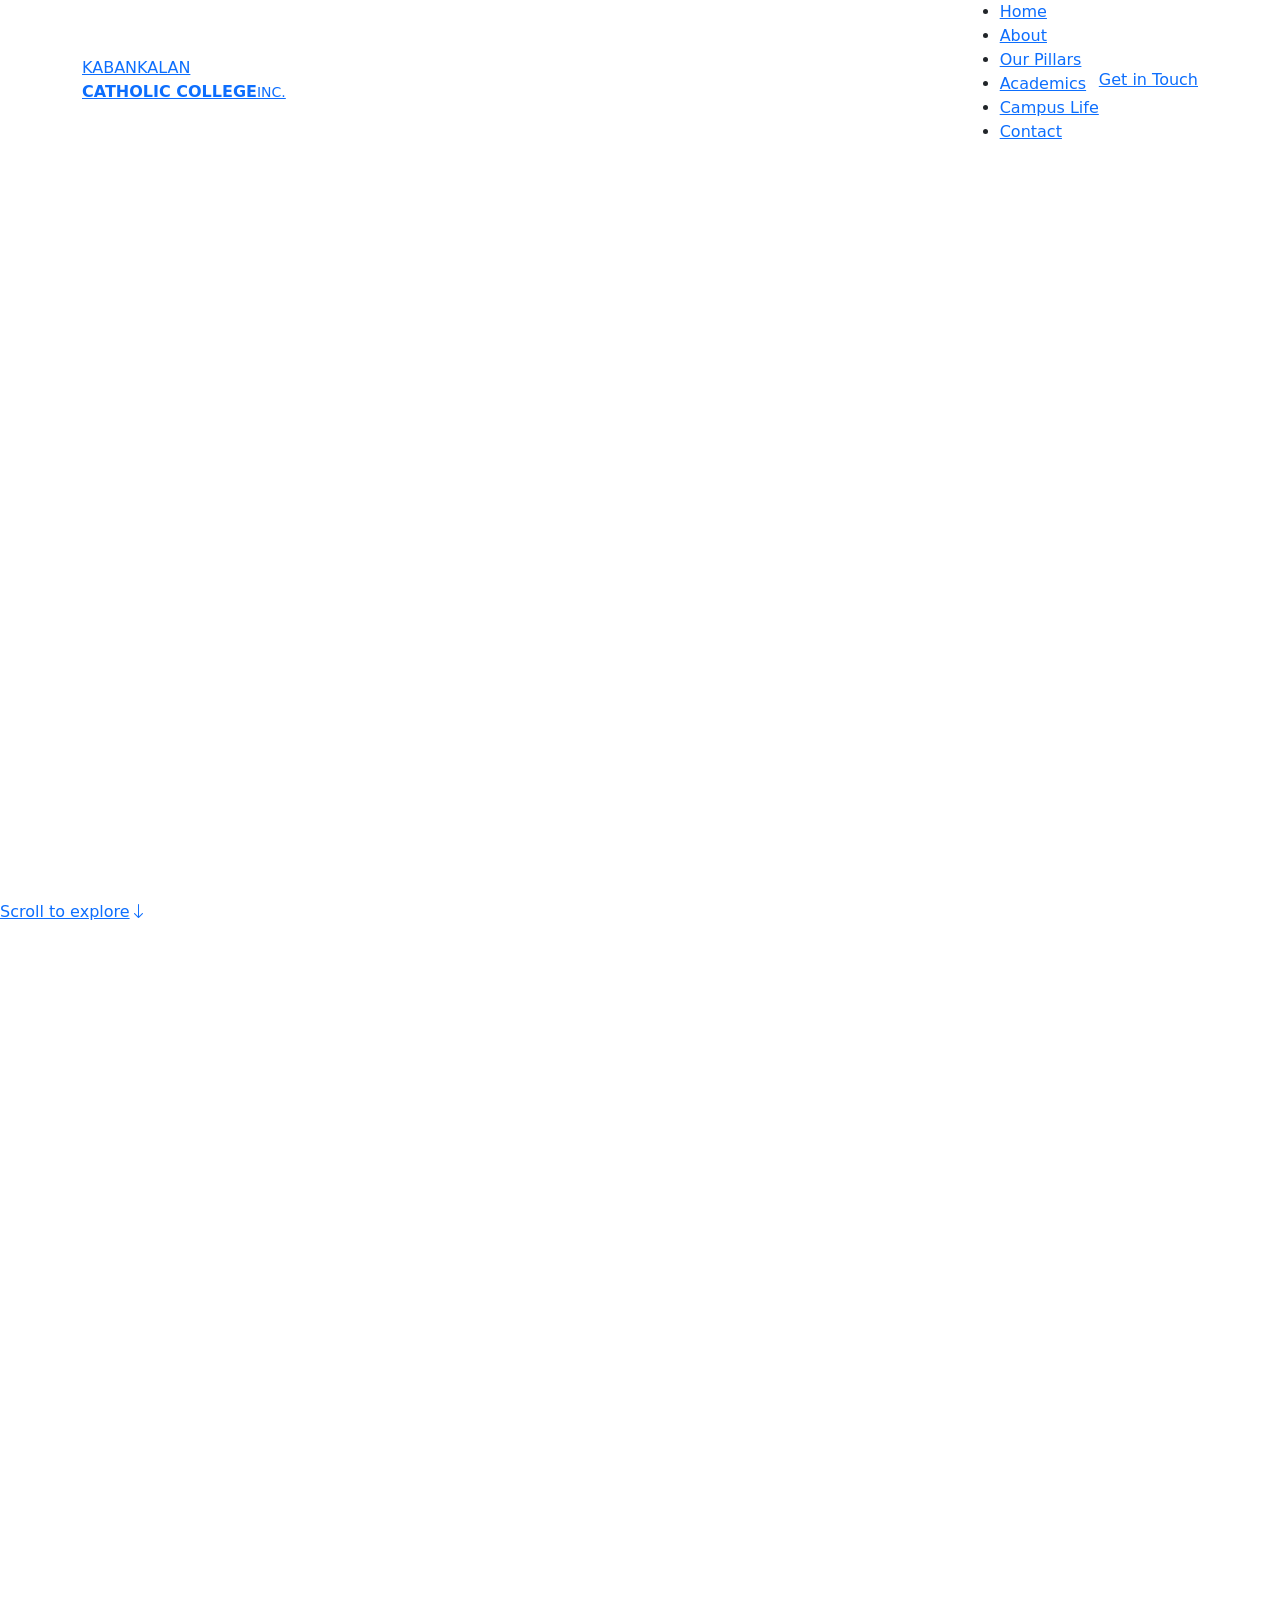
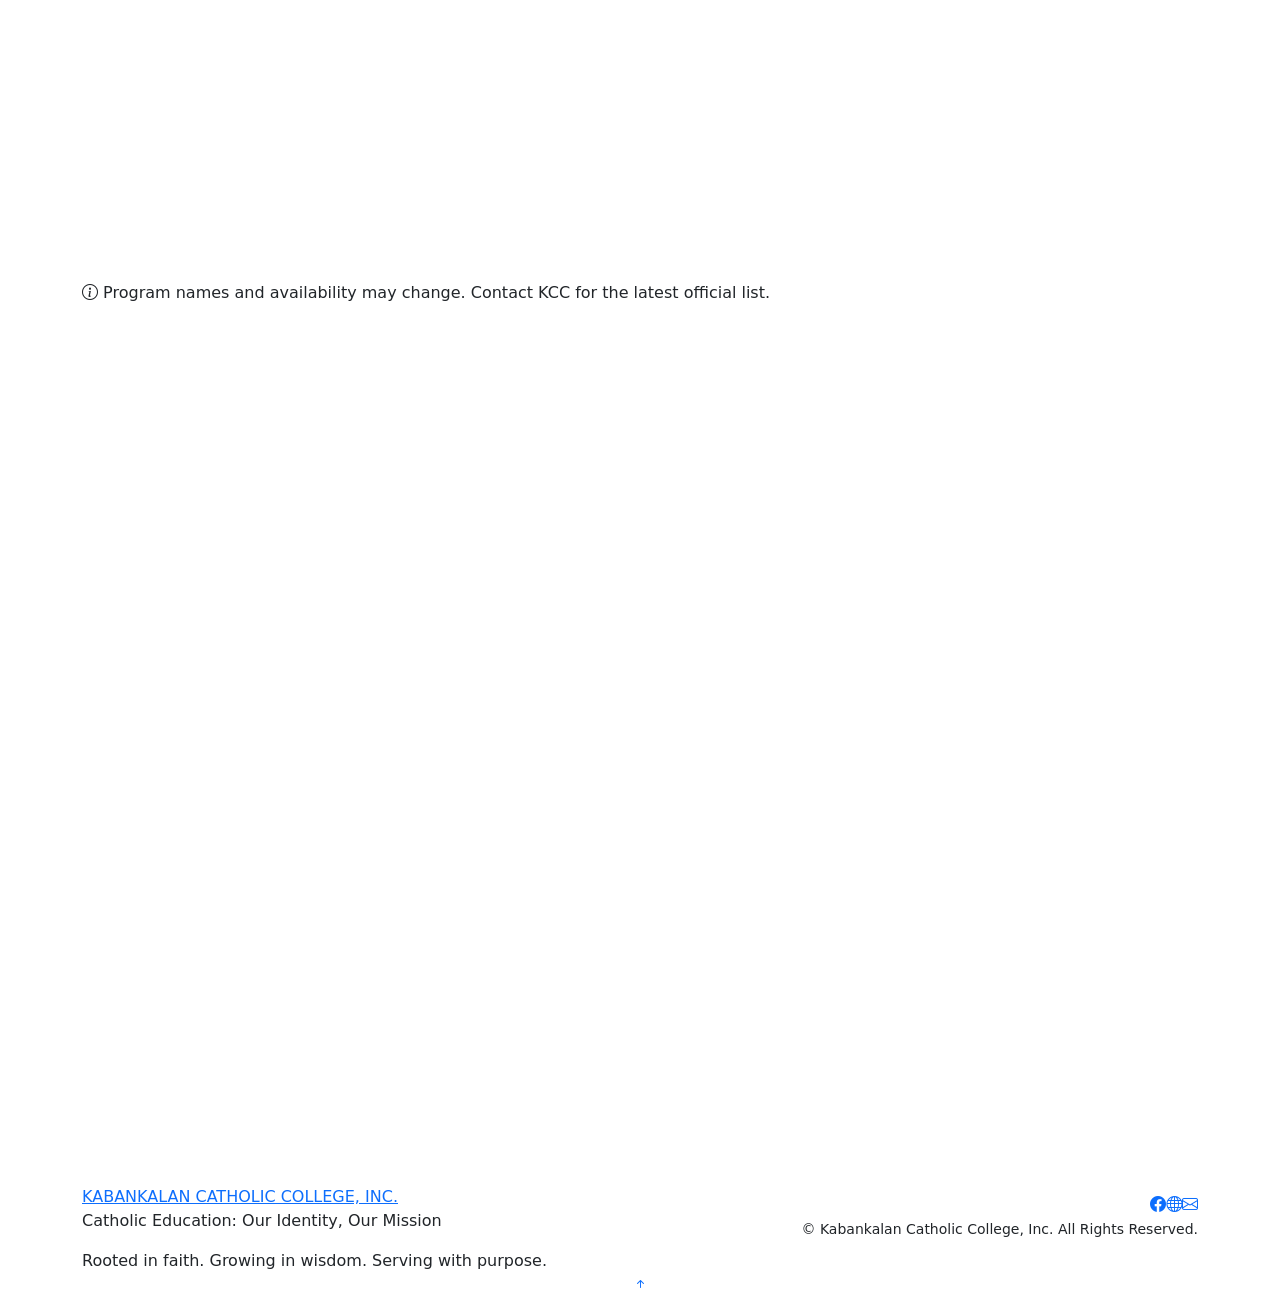
==== index.html @ a47c00d8 "Add Mentor Bootstrap template pages" ====
<!DOCTYPE html>
<html lang="en">
<head>
  <meta charset="utf-8">
  <meta content="width=device-width, initial-scale=1.0" name="viewport">
  <title>Kabankalan Catholic College, Inc. | Catholic Education</title>
  <meta name="description" content="Kabankalan Catholic College, Inc. — a Christ-centered learning community in Kabankalan City, Negros Occidental.">
  <meta name="keywords" content="Kabankalan Catholic College, KCC, Catholic education, Kabankalan City">
  <link href="assets/img/favicon.png" rel="icon">
  <link href="assets/img/apple-touch-icon.png" rel="apple-touch-icon">
  <link href="https://fonts.googleapis.com" rel="preconnect">
  <link href="https://fonts.gstatic.com" rel="preconnect" crossorigin>
  <link href="https://fonts.googleapis.com/css2?family=Open+Sans:wght@400;500;600;700;800&family=Poppins:wght@400;500;600;700;800&family=Raleway:wght@500;600;700;800&display=swap" rel="stylesheet">
  <link href="assets/vendor/bootstrap/css/bootstrap.min.css" rel="stylesheet">
  <link href="assets/vendor/bootstrap-icons/bootstrap-icons.css" rel="stylesheet">
  <link href="assets/vendor/aos/aos.css" rel="stylesheet">
  <link href="assets/vendor/glightbox/css/glightbox.min.css" rel="stylesheet">
  <link href="assets/vendor/swiper/swiper-bundle.min.css" rel="stylesheet">
  <link href="assets/css/main.css" rel="stylesheet">
  <link href="assets/css/kcc-custom.css" rel="stylesheet">
</head>
<body class="index-page">

<header id="header" class="header fixed-top">
  <div class="container-xl d-flex align-items-center">
    <a href="#hero" class="logo d-flex align-items-center me-auto" aria-label="Kabankalan Catholic College home">
      <span class="brand-mark"><i class="bi bi-cross"></i></span>
      <span class="brand-name">KABANKALAN<br><strong>CATHOLIC COLLEGE</strong><small>INC.</small></span>
    </a>
    <nav id="navmenu" class="navmenu">
      <ul>
        <li><a href="#hero" class="active">Home</a></li>
        <li><a href="#about">About</a></li>
        <li><a href="#pillars">Our Pillars</a></li>
        <li><a href="#academics">Academics</a></li>
        <li><a href="#campus-life">Campus Life</a></li>
        <li><a href="#contact">Contact</a></li>
      </ul>
      <i class="mobile-nav-toggle d-xl-none bi bi-list"></i>
    </nav>
    <a class="btn-getstarted" href="#contact">Get in Touch</a>
  </div>
</header>

<main class="main">
  <section id="hero" class="kcc-hero">
    <div class="hero-shade"></div>
    <div class="container position-relative">
      <div class="row align-items-center min-vh-100">
        <div class="col-lg-8" data-aos="fade-up">
          <span class="eyebrow"><i class="bi bi-book-half"></i> Catholic Education: Our Identity, Our Mission</span>
          <h1>Forming minds.<br><em>Building faith.</em><br>Serving the world.</h1>
          <p class="hero-lead">A Christ-centered learning community committed to academic excellence, faith formation, and service.</p>
          <div class="d-flex flex-wrap gap-3 hero-actions">
            <a href="#about" class="btn-primary-kcc">Discover KCC <i class="bi bi-arrow-right"></i></a>
            <a href="#academics" class="btn-outline-kcc">Explore Academics</a>
          </div>
          <div class="hero-note"><span class="note-line"></span><span>“Teach Ye All Nations” <small>— Matthew 28:19</small></span></div>
        </div>
        <div class="col-lg-4 d-none d-lg-flex justify-content-end" data-aos="fade-left" data-aos-delay="150">
          <div class="hero-seal">
            <i class="bi bi-cross"></i>
            <span>FAITH · KNOWLEDGE · SERVICE</span>
            <strong>1927</strong>
            <small>Rooted in faith. Growing in wisdom.</small>
          </div>
        </div>
      </div>
    </div>
    <a href="#about" class="scroll-cue"><span>Scroll to explore</span><i class="bi bi-arrow-down"></i></a>
  </section>

  <section id="about" class="section kcc-about">
    <div class="container">
      <div class="row align-items-center gy-5">
        <div class="col-lg-6" data-aos="fade-right">
          <div class="about-photo-wrap">
            <img src="assets/img/about/about-1.webp" class="img-fluid about-photo" alt="Students learning together">
            <div class="photo-caption"><i class="bi bi-mortarboard-fill"></i><span><strong>A tradition of learning</strong><small>Growing through faith and education</small></span></div>
            <div class="photo-accent"></div>
          </div>
        </div>
        <div class="col-lg-6" data-aos="fade-left">
          <span class="section-kicker">Welcome to KCC</span>
          <h2 class="section-heading">A legacy of faith<br>and education.</h2>
          <p class="section-intro">Since 1927, Kabankalan Catholic College, Inc. has been part of the educational community of Kabankalan City, Negros Occidental.</p>
          <p>Guided by Catholic identity, KCC seeks to nurture learners who value knowledge, live with character, and use their gifts in service of others.</p>
          <blockquote class="kcc-quote">“Teach Ye All Nations” <cite>Matthew 28:19</cite></blockquote>
          <a class="text-link" href="https://kcc.edu.ph/" target="_blank" rel="noopener">Visit the official KCC website <i class="bi bi-arrow-up-right"></i></a>
        </div>
      </div>
    </div>
  </section>

  <section id="pillars" class="section pillars-section">
    <div class="container">
      <div class="section-title text-center" data-aos="fade-up">
        <span class="section-kicker">What guides us</span>
        <h2 class="section-heading">The Four Pillars</h2>
        <p>The values at the heart of the KCC learning experience.</p>
      </div>
      <div class="row g-4">
        <div class="col-md-6 col-lg-3" data-aos="fade-up" data-aos-delay="0">
          <article class="pillar-card"><span class="pillar-number">01</span><div class="pillar-icon"><i class="bi bi-lightbulb"></i></div><h3>Academic Excellence</h3><p>Encouraging critical thinking, curiosity, and a genuine love for learning.</p></article>
        </div>
        <div class="col-md-6 col-lg-3" data-aos="fade-up" data-aos-delay="100">
          <article class="pillar-card"><span class="pillar-number">02</span><div class="pillar-icon"><i class="bi bi-heart"></i></div><h3>Faith Formation</h3><p>Deepening faith through Catholic tradition, prayer, and Gospel values.</p></article>
        </div>
        <div class="col-md-6 col-lg-3" data-aos="fade-up" data-aos-delay="200">
          <article class="pillar-card"><span class="pillar-number">03</span><div class="pillar-icon"><i class="bi bi-hands"></i></div><h3>Community Service</h3><p>Putting faith into action through compassion and meaningful service.</p></article>
        </div>
        <div class="col-md-6 col-lg-3" data-aos="fade-up" data-aos-delay="300">
          <article class="pillar-card"><span class="pillar-number">04</span><div class="pillar-icon"><i class="bi bi-person-arms-up"></i></div><h3>Holistic Development</h3><p>Forming capable, responsible, and values-driven members of society.</p></article>
        </div>
      </div>
    </div>
  </section>

  <section id="academics" class="section academics-section">
    <div class="container">
      <div class="row align-items-end mb-4 gy-3">
        <div class="col-lg-7" data-aos="fade-up">
          <span class="section-kicker">Learning at KCC</span>
          <h2 class="section-heading">Discover your path.<br><em>Shape your future.</em></h2>
        </div>
        <div class="col-lg-5" data-aos="fade-up" data-aos-delay="100">
          <p class="mb-0">KCC serves learners through its school and college community. For current grade levels, degree programs, admission requirements, and schedules, please contact the College directly.</p>
        </div>
      </div>
      <div class="row g-4">
        <div class="col-md-4" data-aos="fade-up">
          <div class="academic-card"><div class="academic-icon"><i class="bi bi-backpack"></i></div><span>01 / LEARN</span><h3>Basic Education</h3><p>A foundation for lifelong learning, character, and confidence.</p><a href="#contact">Ask about enrollment <i class="bi bi-arrow-right"></i></a></div>
        </div>
        <div class="col-md-4" data-aos="fade-up" data-aos-delay="100">
          <div class="academic-card featured"><div class="academic-icon"><i class="bi bi-book"></i></div><span>02 / GROW</span><h3>High School</h3><p>Learning experiences that prepare students for the next stage.</p><a href="#contact">Ask about enrollment <i class="bi bi-arrow-right"></i></a></div>
        </div>
        <div class="col-md-4" data-aos="fade-up" data-aos-delay="200">
          <div class="academic-card"><div class="academic-icon"><i class="bi bi-mortarboard"></i></div><span>03 / ACHIEVE</span><h3>College</h3><p>Building knowledge, competence, and a sense of responsibility.</p><a href="#contact">Inquire about programs <i class="bi bi-arrow-right"></i></a></div>
        </div>
      </div>
      <p class="program-note"><i class="bi bi-info-circle"></i> Program names and availability may change. Contact KCC for the latest official list.</p>
    </div>
  </section>

  <section id="campus-life" class="section campus-section">
    <div class="container">
      <div class="section-title text-center" data-aos="fade-up">
        <span class="section-kicker">Beyond the classroom</span>
        <h2 class="section-heading">Life at KCC</h2>
        <p>Learning, friendship, faith, and milestones shared as one community.</p>
      </div>
      <div class="row g-4">
        <div class="col-lg-6" data-aos="fade-up">
          <article class="life-card">
            <img src="assets/img/event/event-item-1.webp" alt="Academic event at a school" class="img-fluid">
            <div class="life-card-content"><span>ACADEMIC EVENTS</span><h3>Celebrating student milestones</h3><p>Recognizing the hard work, growth, and achievements of KCC learners.</p></div>
          </article>
        </div>
        <div class="col-lg-6" data-aos="fade-up" data-aos-delay="100">
          <article class="life-card">
            <img src="assets/img/event/event-item-2.webp" alt="Students taking part in a school activity" class="img-fluid">
            <div class="life-card-content"><span>STUDENT FORMATION</span><h3>Growing through shared experiences</h3><p>Activities that encourage discipline, teamwork, leadership, and service.</p></div>
          </article>
        </div>
      </div>
      <div class="campus-cta" data-aos="fade-up"><p>Be part of a community where faith and learning grow together.</p><a href="#contact" class="btn-primary-kcc">Connect with KCC <i class="bi bi-arrow-right"></i></a></div>
    </div>
  </section>

  <section id="mission" class="mission-section">
    <div class="container">
      <div class="row align-items-center gy-4">
        <div class="col-lg-4" data-aos="fade-right"><span class="section-kicker light">Our commitment</span><h2>Education with<br><em>purpose.</em></h2></div>
        <div class="col-lg-8" data-aos="fade-left"><div class="mission-copy"><i class="bi bi-quote"></i><p>KCC commits to provide quality and inclusive Catholic education, rooted in the Gospel and driven by innovative research and meaningful community engagements, empowering its members to become effective agents of societal transformation.</p><span>OUR MISSION</span></div></div>
      </div>
    </div>
  </section>

  <section id="contact" class="section contact-section">
    <div class="container">
      <div class="row gy-5">
        <div class="col-lg-5" data-aos="fade-right">
          <span class="section-kicker">We’re here to help</span>
          <h2 class="section-heading">Let’s start<br><em>a conversation.</em></h2>
          <p>For enrollment inquiries, academic programs, and other concerns, please get in touch with Kabankalan Catholic College, Inc.</p>
          <a class="btn-primary-kcc" href="https://kcc.edu.ph/" target="_blank" rel="noopener">Official Website <i class="bi bi-arrow-up-right"></i></a>
        </div>
        <div class="col-lg-7" data-aos="fade-left">
          <div class="contact-panel">
            <div class="contact-item"><span class="contact-icon"><i class="bi bi-geo-alt"></i></span><div><small>VISIT US</small><p>Guanzon St., Brgy. 1, Kabankalan City,<br>Negros Occidental 6111, Philippines</p></div></div>
            <div class="contact-item"><span class="contact-icon"><i class="bi bi-telephone"></i></span><div><small>CALL US</small><p><a href="tel:+63344712479">(034) 4712-479</a></p></div></div>
            <div class="contact-item"><span class="contact-icon"><i class="bi bi-envelope"></i></span><div><small>EMAIL US</small><p><a href="mailto:kcc_1927@yahoo.com">kcc_1927@yahoo.com</a></p></div></div>
            <div class="contact-item"><span class="contact-icon"><i class="bi bi-clock"></i></span><div><small>OFFICE HOURS</small><p>8:00 AM–12:00 NN<br>1:00 PM–5:00 PM</p></div></div>
          </div>
        </div>
      </div>
    </div>
  </section>
</main>

<footer id="footer" class="footer kcc-footer">
  <div class="container">
    <div class="row gy-4 align-items-center">
      <div class="col-lg-7">
        <a href="#hero" class="footer-brand"><i class="bi bi-cross"></i> KABANKALAN CATHOLIC COLLEGE, INC.</a>
        <p>Catholic Education: Our Identity, Our Mission</p>
      </div>
      <div class="col-lg-5 text-lg-end">
        <div class="footer-social"><a href="https://www.facebook.com/KCCInc1927" aria-label="Facebook"><i class="bi bi-facebook"></i></a><a href="https://kcc.edu.ph/" aria-label="Official website"><i class="bi bi-globe"></i></a><a href="mailto:kcc_1927@yahoo.com" aria-label="Email"><i class="bi bi-envelope"></i></a></div>
        <small>© <span id="year"></span> Kabankalan Catholic College, Inc. All Rights Reserved.</small>
      </div>
    </div>
    <div class="footer-bottom">Rooted in faith. Growing in wisdom. Serving with purpose.</div>
  </div>
</footer>

<a href="#" id="scroll-top" class="scroll-top d-flex align-items-center justify-content-center"><i class="bi bi-arrow-up-short"></i></a>
<div id="preloader"></div>
<script src="assets/vendor/bootstrap/js/bootstrap.bundle.min.js"></script>
<script src="assets/vendor/aos/aos.js"></script>
<script src="assets/vendor/glightbox/js/glightbox.min.js"></script>
<script src="assets/vendor/swiper/swiper-bundle.min.js"></script>
<script src="assets/js/main.js"></script>
<script src="assets/js/kcc-custom.js"></script>
</body>
</html>
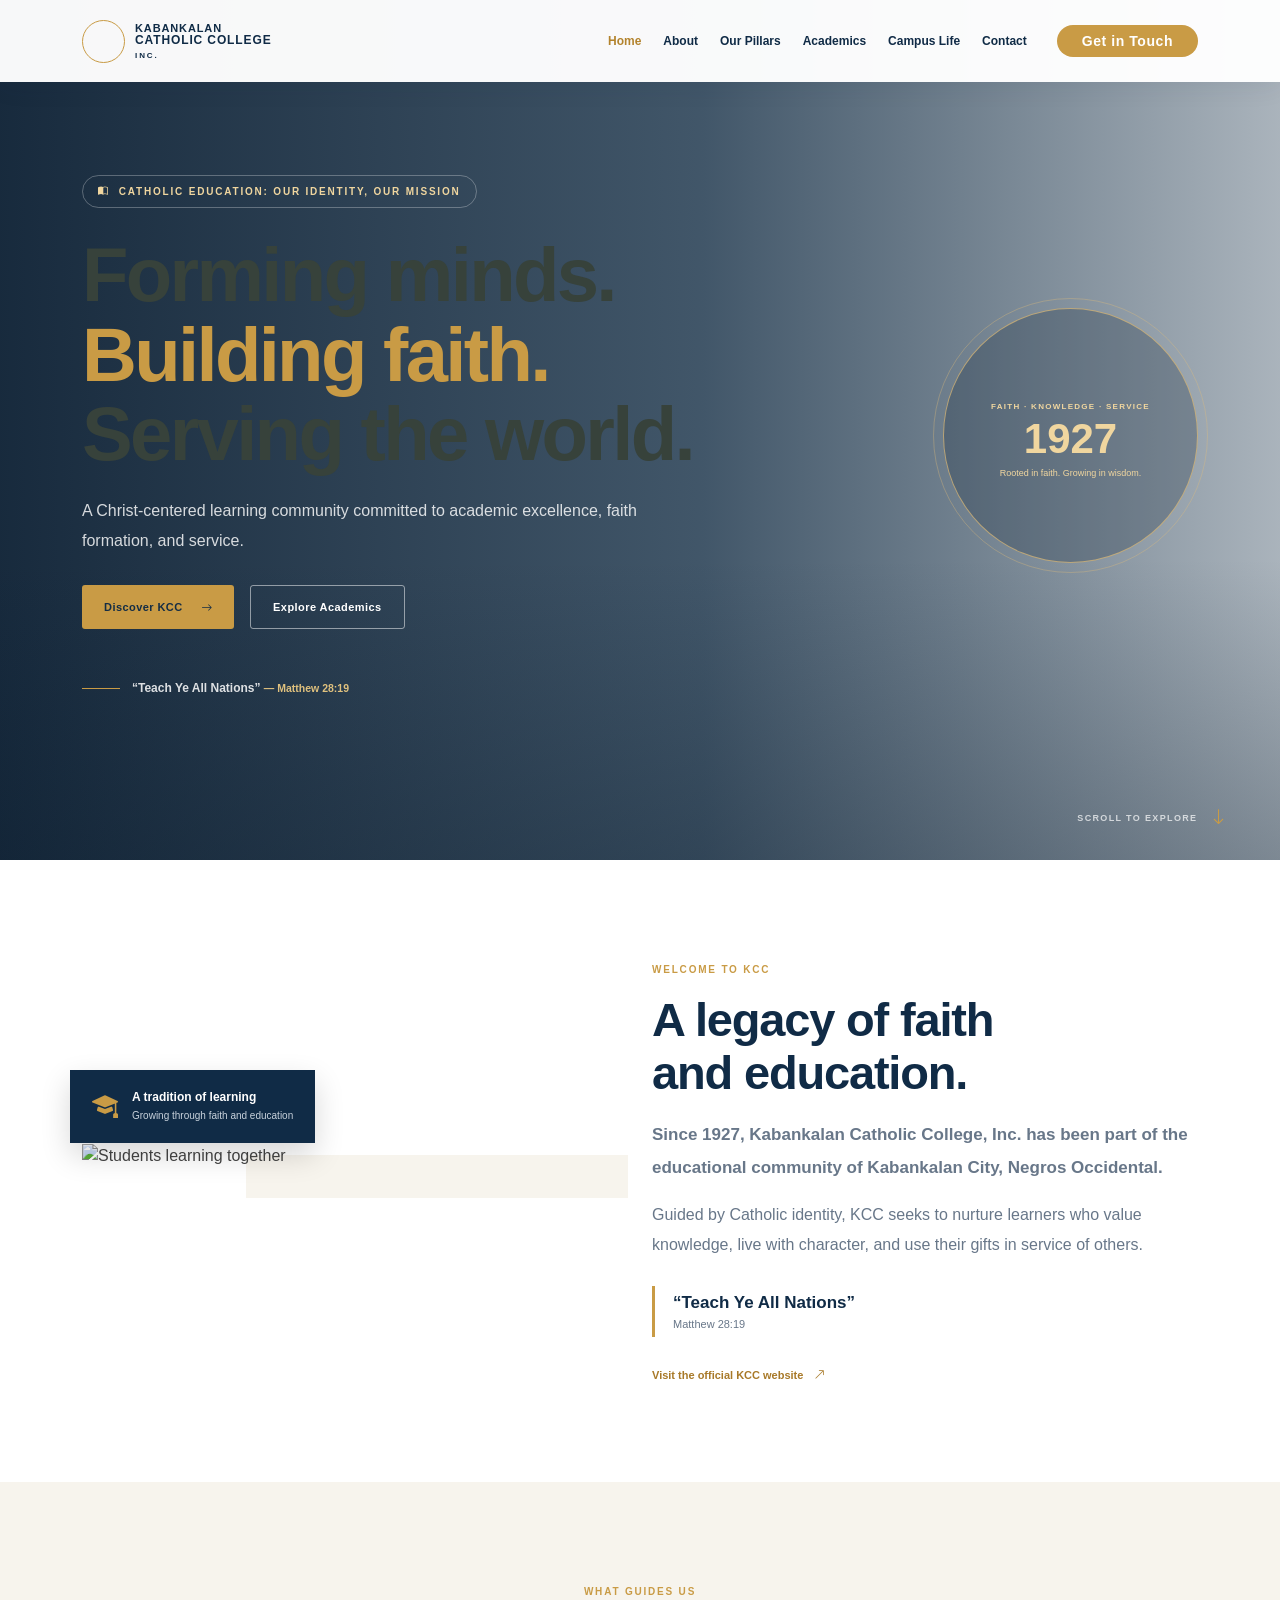
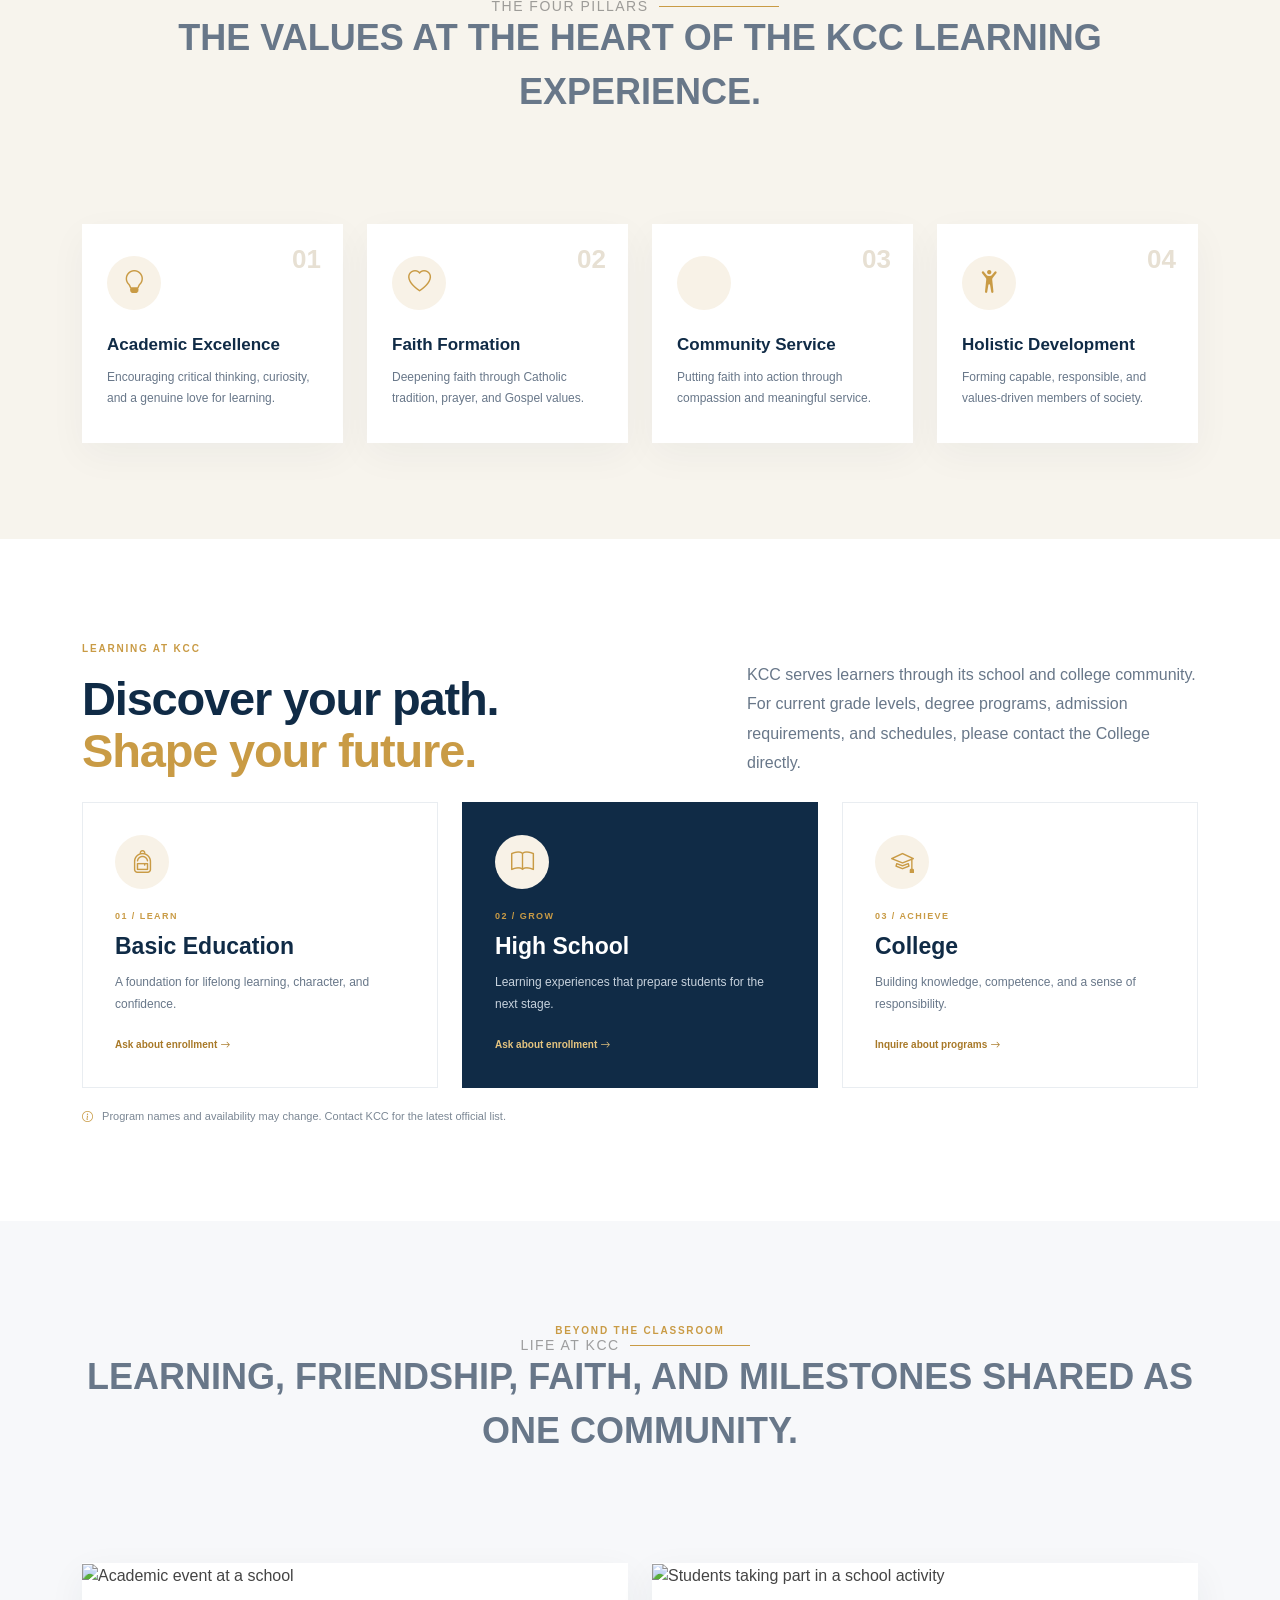
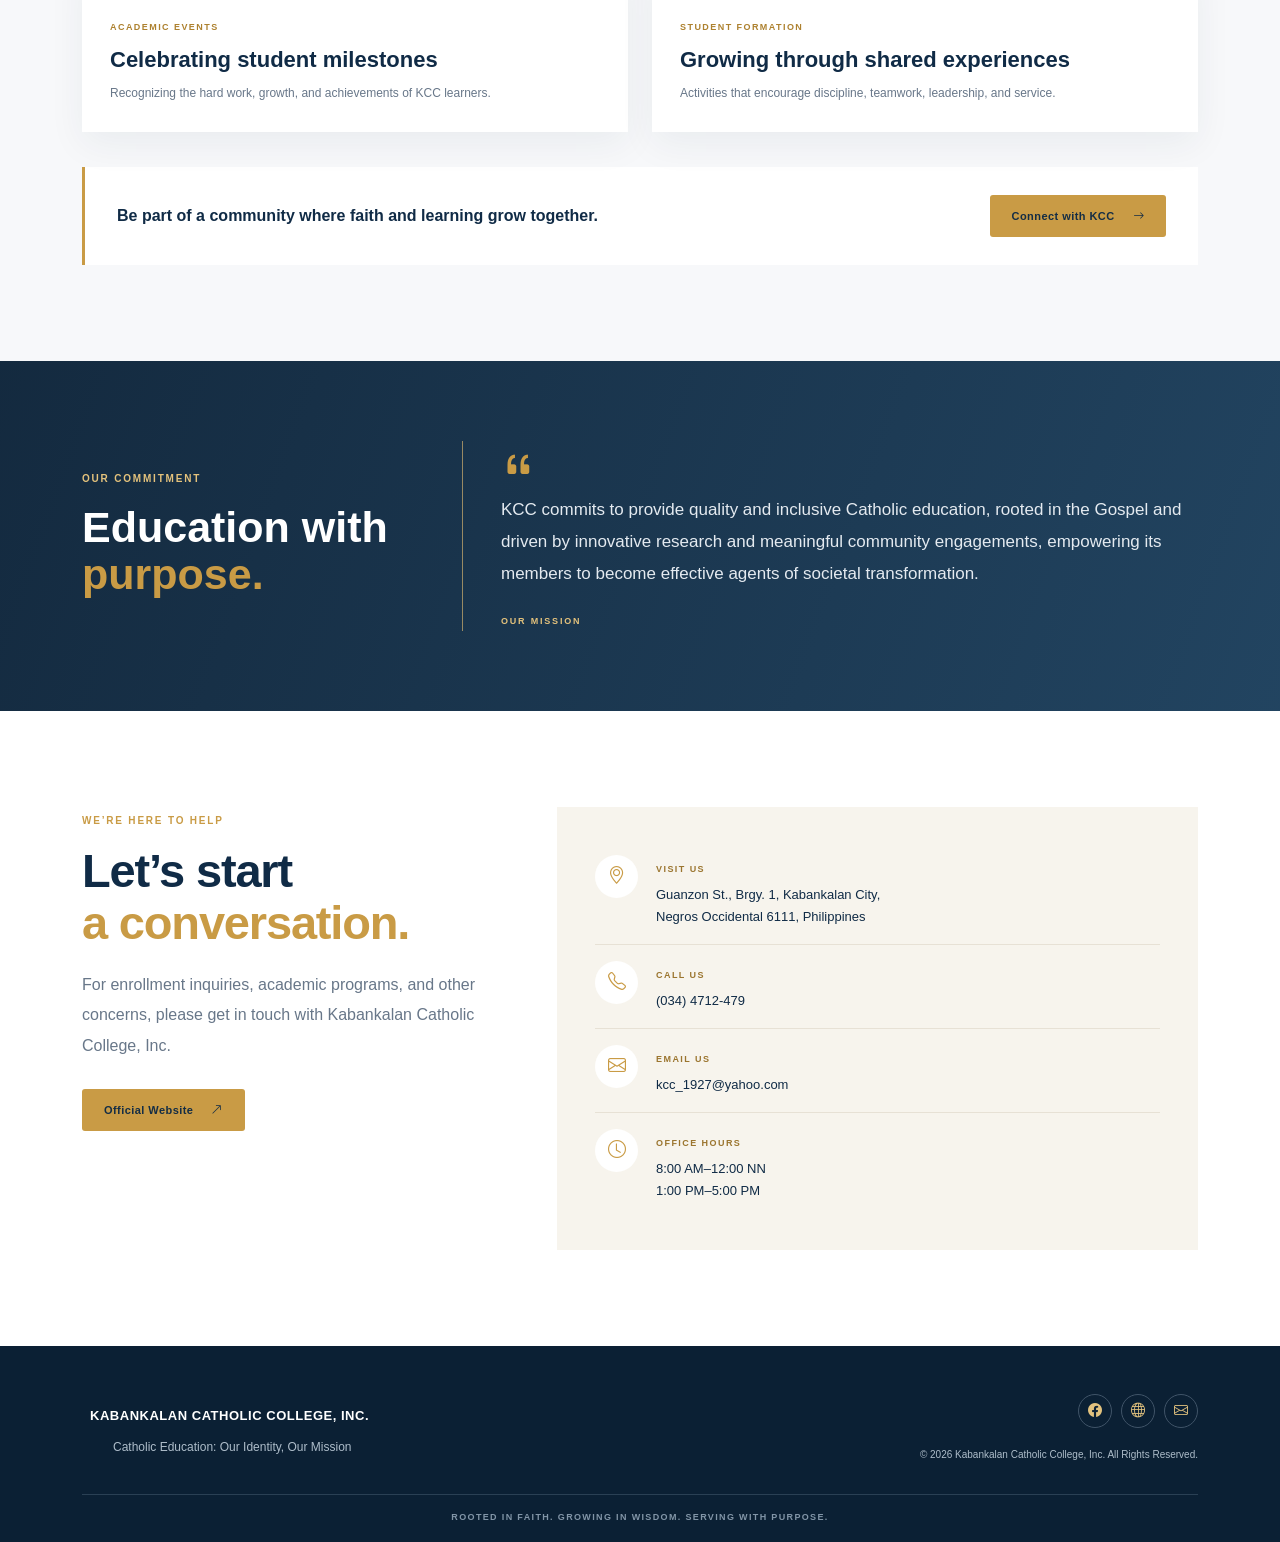
==== commit eaf5ce3a: "Add search and social sharing metadata" ====
--- a/index.html
+++ b/index.html
@@ -6,6 +6,10 @@
   <title>Kabankalan Catholic College, Inc. | Catholic Education</title>
   <meta name="description" content="Kabankalan Catholic College, Inc. — a Christ-centered learning community in Kabankalan City, Negros Occidental.">
   <meta name="keywords" content="Kabankalan Catholic College, KCC, Catholic education, Kabankalan City">
+  <meta name="theme-color" content="#102b46">
+  <meta property="og:title" content="Kabankalan Catholic College, Inc.">
+  <meta property="og:description" content="A Christ-centered learning community committed to academic excellence, faith formation, and service.">
+  <meta property="og:type" content="website">
   <link href="assets/img/favicon.png" rel="icon">
   <link href="assets/img/apple-touch-icon.png" rel="apple-touch-icon">
   <link href="https://fonts.googleapis.com" rel="preconnect">
--- a/assets/css/main.css
+++ b/assets/css/main.css
@@ -0,0 +1,2246 @@
+/**
+* Template Name: Mentor
+* Template URL: https://bootstrapmade.com/mentor-free-education-bootstrap-theme/
+* Updated: Jul 07 2025 with Bootstrap v5.3.7
+* Author: BootstrapMade.com
+* License: https://bootstrapmade.com/license/
+*/
+
+/*--------------------------------------------------------------
+# Font & Color Variables
+# Help: https://bootstrapmade.com/color-system/
+--------------------------------------------------------------*/
+/* Fonts */
+:root {
+  --default-font: "Open Sans",  system-ui, -apple-system, "Segoe UI", Roboto, "Helvetica Neue", Arial, "Noto Sans", "Liberation Sans", sans-serif, "Apple Color Emoji", "Segoe UI Emoji", "Segoe UI Symbol", "Noto Color Emoji";
+  --heading-font: "Raleway",  sans-serif;
+  --nav-font: "Poppins",  sans-serif;
+}
+
+/* Global Colors - The following color variables are used throughout the website. Updating them here will change the color scheme of the entire website */
+:root { 
+  --background-color: #ffffff; /* Background color for the entire website, including individual sections */
+  --default-color: #444444; /* Default color used for the majority of the text content across the entire website */
+  --heading-color: #37423b; /* Color for headings, subheadings and title throughout the website */
+  --accent-color: #5fcf80; /* Accent color that represents your brand on the website. It's used for buttons, links, and other elements that need to stand out */
+  --surface-color: #ffffff; /* The surface color is used as a background of boxed elements within sections, such as cards, icon boxes, or other elements that require a visual separation from the global background. */
+  --contrast-color: #ffffff; /* Contrast color for text, ensuring readability against backgrounds of accent, heading, or default colors. */
+}
+
+/* Nav Menu Colors - The following color variables are used specifically for the navigation menu. They are separate from the global colors to allow for more customization options */
+:root {
+  --nav-color: #272828;  /* The default color of the main navmenu links */
+  --nav-hover-color: #5fcf80; /* Applied to main navmenu links when they are hovered over or active */
+  --nav-mobile-background-color: #ffffff; /* Used as the background color for mobile navigation menu */
+  --nav-dropdown-background-color: #ffffff; /* Used as the background color for dropdown items that appear when hovering over primary navigation items */
+  --nav-dropdown-color: #272828; /* Used for navigation links of the dropdown items in the navigation menu. */
+  --nav-dropdown-hover-color: #5fcf80; /* Similar to --nav-hover-color, this color is applied to dropdown navigation links when they are hovered over. */
+}
+
+/* Color Presets - These classes override global colors when applied to any section or element, providing reuse of the sam color scheme. */
+
+.light-background {
+  --background-color: #f9f9f9;
+  --surface-color: #ffffff;
+}
+
+.dark-background {
+  --background-color: #060606;
+  --default-color: #ffffff;
+  --heading-color: #ffffff;
+  --surface-color: #252525;
+  --contrast-color: #ffffff;
+}
+
+/* Smooth scroll */
+:root {
+  scroll-behavior: smooth;
+}
+
+/*--------------------------------------------------------------
+# General Styling & Shared Classes
+--------------------------------------------------------------*/
+body {
+  color: var(--default-color);
+  background-color: var(--background-color);
+  font-family: var(--default-font);
+}
+
+a {
+  color: var(--accent-color);
+  text-decoration: none;
+  transition: 0.3s;
+}
+
+a:hover {
+  color: color-mix(in srgb, var(--accent-color), transparent 25%);
+  text-decoration: none;
+}
+
+h1,
+h2,
+h3,
+h4,
+h5,
+h6 {
+  color: var(--heading-color);
+  font-family: var(--heading-font);
+}
+
+/* Email Form Messages
+------------------------------*/
+.email-form .error-message {
+  display: none;
+  background: #df1529;
+  color: #ffffff;
+  text-align: left;
+  padding: 15px;
+  margin-bottom: 24px;
+  font-weight: 600;
+}
+
+.email-form .sent-message {
+  display: none;
+  color: #ffffff;
+  background: #059652;
+  text-align: center;
+  padding: 15px;
+  margin-bottom: 24px;
+  font-weight: 600;
+}
+
+.email-form .loading {
+  display: none;
+  background: var(--surface-color);
+  text-align: center;
+  padding: 15px;
+  margin-bottom: 24px;
+}
+
+.email-form .loading:before {
+  content: "";
+  display: inline-block;
+  border-radius: 50%;
+  width: 24px;
+  height: 24px;
+  margin: 0 10px -6px 0;
+  border: 3px solid var(--accent-color);
+  border-top-color: var(--surface-color);
+  animation: email-form-loading 1s linear infinite;
+}
+
+@keyframes email-form-loading {
+  0% {
+    transform: rotate(0deg);
+  }
+
+  100% {
+    transform: rotate(360deg);
+  }
+}
+
+/* Pulsating Play Button
+------------------------------*/
+.pulsating-play-btn {
+  width: 94px;
+  height: 94px;
+  background: radial-gradient(var(--accent-color) 50%, color-mix(in srgb, var(--accent-color), transparent 75%) 52%);
+  border-radius: 50%;
+  display: block;
+  position: relative;
+  overflow: hidden;
+}
+
+.pulsating-play-btn:before {
+  content: "";
+  position: absolute;
+  width: 120px;
+  height: 120px;
+  animation-delay: 0s;
+  animation: pulsate-play-btn 2s;
+  animation-direction: forwards;
+  animation-iteration-count: infinite;
+  animation-timing-function: steps;
+  opacity: 1;
+  border-radius: 50%;
+  border: 5px solid color-mix(in srgb, var(--accent-color), transparent 30%);
+  top: -15%;
+  left: -15%;
+  background: rgba(198, 16, 0, 0);
+}
+
+.pulsating-play-btn:after {
+  content: "";
+  position: absolute;
+  left: 50%;
+  top: 50%;
+  transform: translateX(-40%) translateY(-50%);
+  width: 0;
+  height: 0;
+  border-top: 10px solid transparent;
+  border-bottom: 10px solid transparent;
+  border-left: 15px solid #fff;
+  z-index: 100;
+  transition: all 400ms cubic-bezier(0.55, 0.055, 0.675, 0.19);
+}
+
+.pulsating-play-btn:hover:before {
+  content: "";
+  position: absolute;
+  left: 50%;
+  top: 50%;
+  transform: translateX(-40%) translateY(-50%);
+  width: 0;
+  height: 0;
+  border: none;
+  border-top: 10px solid transparent;
+  border-bottom: 10px solid transparent;
+  border-left: 15px solid #fff;
+  z-index: 200;
+  animation: none;
+  border-radius: 0;
+}
+
+.pulsating-play-btn:hover:after {
+  border-left: 15px solid var(--accent-color);
+  transform: scale(20);
+}
+
+@keyframes pulsate-play-btn {
+  0% {
+    transform: scale(0.6, 0.6);
+    opacity: 1;
+  }
+
+  100% {
+    transform: scale(1, 1);
+    opacity: 0;
+  }
+}
+
+/*--------------------------------------------------------------
+# Global Header
+--------------------------------------------------------------*/
+.header {
+  color: var(--default-color);
+  background-color: var(--background-color);
+  padding: 15px 0;
+  transition: all 0.5s;
+  z-index: 997;
+}
+
+.header .logo {
+  line-height: 1;
+}
+
+.header .logo img {
+  max-height: 36px;
+  margin-right: 8px;
+}
+
+.header .logo h1 {
+  font-weight: 700;
+  font-size: 30px;
+  margin: 0;
+  letter-spacing: 1px;
+  text-transform: uppercase;
+  color: var(--accent-color);
+}
+
+.header .btn-getstarted,
+.header .btn-getstarted:focus {
+  color: var(--contrast-color);
+  background: var(--accent-color);
+  font-size: 14px;
+  padding: 8px 25px;
+  margin: 0 0 0 30px;
+  border-radius: 50px;
+  transition: 0.3s;
+}
+
+.header .btn-getstarted:hover,
+.header .btn-getstarted:focus:hover {
+  color: var(--contrast-color);
+  background: color-mix(in srgb, var(--accent-color), transparent 15%);
+}
+
+@media (max-width: 1200px) {
+  .header .logo {
+    order: 1;
+  }
+
+  .header .btn-getstarted {
+    order: 2;
+    margin: 0 15px 0 0;
+    padding: 6px 15px;
+  }
+
+  .header .navmenu {
+    order: 3;
+  }
+}
+
+.scrolled .header {
+  box-shadow: 0px 0 18px rgba(0, 0, 0, 0.1);
+}
+
+/*--------------------------------------------------------------
+# Navigation Menu
+--------------------------------------------------------------*/
+/* Navmenu - Desktop */
+@media (min-width: 1200px) {
+  .navmenu {
+    padding: 0;
+  }
+
+  .navmenu ul {
+    margin: 0;
+    padding: 0;
+    display: flex;
+    list-style: none;
+    align-items: center;
+  }
+
+  .navmenu li {
+    position: relative;
+  }
+
+  .navmenu a,
+  .navmenu a:focus {
+    color: var(--nav-color);
+    padding: 18px 15px;
+    font-size: 16px;
+    font-family: var(--nav-font);
+    font-weight: 400;
+    display: flex;
+    align-items: center;
+    justify-content: space-between;
+    white-space: nowrap;
+    transition: 0.3s;
+  }
+
+  .navmenu a i,
+  .navmenu a:focus i {
+    font-size: 12px;
+    line-height: 0;
+    margin-left: 5px;
+    transition: 0.3s;
+  }
+
+  .navmenu li:last-child a {
+    padding-right: 0;
+  }
+
+  .navmenu li:hover>a,
+  .navmenu .active,
+  .navmenu .active:focus {
+    color: var(--nav-hover-color);
+  }
+
+  .navmenu .dropdown ul {
+    margin: 0;
+    padding: 10px 0;
+    background: var(--nav-dropdown-background-color);
+    display: block;
+    position: absolute;
+    visibility: hidden;
+    left: 14px;
+    top: 130%;
+    opacity: 0;
+    transition: 0.3s;
+    border-radius: 4px;
+    z-index: 99;
+    box-shadow: 0px 0px 30px rgba(0, 0, 0, 0.1);
+  }
+
+  .navmenu .dropdown ul li {
+    min-width: 200px;
+  }
+
+  .navmenu .dropdown ul a {
+    padding: 10px 20px;
+    font-size: 15px;
+    text-transform: none;
+    color: var(--nav-dropdown-color);
+  }
+
+  .navmenu .dropdown ul a i {
+    font-size: 12px;
+  }
+
+  .navmenu .dropdown ul a:hover,
+  .navmenu .dropdown ul .active:hover,
+  .navmenu .dropdown ul li:hover>a {
+    color: var(--nav-dropdown-hover-color);
+  }
+
+  .navmenu .dropdown:hover>ul {
+    opacity: 1;
+    top: 100%;
+    visibility: visible;
+  }
+
+  .navmenu .dropdown .dropdown ul {
+    top: 0;
+    left: -90%;
+    visibility: hidden;
+  }
+
+  .navmenu .dropdown .dropdown:hover>ul {
+    opacity: 1;
+    top: 0;
+    left: -100%;
+    visibility: visible;
+  }
+}
+
+/* Navmenu - Mobile */
+@media (max-width: 1199px) {
+  .mobile-nav-toggle {
+    color: var(--nav-color);
+    font-size: 28px;
+    line-height: 0;
+    margin-right: 10px;
+    cursor: pointer;
+    transition: color 0.3s;
+  }
+
+  .navmenu {
+    padding: 0;
+    z-index: 9997;
+  }
+
+  .navmenu ul {
+    display: none;
+    list-style: none;
+    position: absolute;
+    inset: 60px 20px 20px 20px;
+    padding: 10px 0;
+    margin: 0;
+    border-radius: 6px;
+    background-color: var(--nav-mobile-background-color);
+    border: 1px solid color-mix(in srgb, var(--default-color), transparent 90%);
+    box-shadow: none;
+    overflow-y: auto;
+    transition: 0.3s;
+    z-index: 9998;
+  }
+
+  .navmenu a,
+  .navmenu a:focus {
+    color: var(--nav-dropdown-color);
+    padding: 10px 20px;
+    font-family: var(--nav-font);
+    font-size: 17px;
+    font-weight: 500;
+    display: flex;
+    align-items: center;
+    justify-content: space-between;
+    white-space: nowrap;
+    transition: 0.3s;
+  }
+
+  .navmenu a i,
+  .navmenu a:focus i {
+    font-size: 12px;
+    line-height: 0;
+    margin-left: 5px;
+    width: 30px;
+    height: 30px;
+    display: flex;
+    align-items: center;
+    justify-content: center;
+    border-radius: 50%;
+    transition: 0.3s;
+    background-color: color-mix(in srgb, var(--accent-color), transparent 90%);
+  }
+
+  .navmenu a i:hover,
+  .navmenu a:focus i:hover {
+    background-color: var(--accent-color);
+    color: var(--contrast-color);
+  }
+
+  .navmenu a:hover,
+  .navmenu .active,
+  .navmenu .active:focus {
+    color: var(--nav-dropdown-hover-color);
+  }
+
+  .navmenu .active i,
+  .navmenu .active:focus i {
+    background-color: var(--accent-color);
+    color: var(--contrast-color);
+    transform: rotate(180deg);
+  }
+
+  .navmenu .dropdown ul {
+    position: static;
+    display: none;
+    z-index: 99;
+    padding: 10px 0;
+    margin: 10px 20px;
+    background-color: var(--nav-dropdown-background-color);
+    transition: all 0.5s ease-in-out;
+  }
+
+  .navmenu .dropdown ul ul {
+    background-color: rgba(33, 37, 41, 0.1);
+  }
+
+  .navmenu .dropdown>.dropdown-active {
+    display: block;
+    background-color: rgba(33, 37, 41, 0.03);
+  }
+
+  .mobile-nav-active {
+    overflow: hidden;
+  }
+
+  .mobile-nav-active .mobile-nav-toggle {
+    color: #fff;
+    position: absolute;
+    font-size: 32px;
+    top: 15px;
+    right: 15px;
+    margin-right: 0;
+    z-index: 9999;
+  }
+
+  .mobile-nav-active .navmenu {
+    position: fixed;
+    overflow: hidden;
+    inset: 0;
+    background: rgba(33, 37, 41, 0.8);
+    transition: 0.3s;
+  }
+
+  .mobile-nav-active .navmenu>ul {
+    display: block;
+  }
+}
+
+/*--------------------------------------------------------------
+# Global Footer
+--------------------------------------------------------------*/
+.footer {
+  color: var(--default-color);
+  background-color: var(--background-color);
+  font-size: 14px;
+  padding-bottom: 50px;
+  position: relative;
+}
+
+.footer .footer-top {
+  padding-top: 50px;
+}
+
+.footer .footer-about .logo {
+  margin-bottom: 0;
+}
+
+.footer .footer-about .logo img {
+  max-height: 40px;
+  margin-right: 6px;
+}
+
+.footer .footer-about .logo span {
+  font-size: 26px;
+  font-weight: 700;
+  letter-spacing: 1px;
+  font-family: var(--heading-font);
+  color: var(--heading-color);
+}
+
+.footer .footer-about p {
+  font-size: 14px;
+  font-family: var(--heading-font);
+}
+
+.footer .social-links a {
+  display: flex;
+  align-items: center;
+  justify-content: center;
+  width: 40px;
+  height: 40px;
+  border-radius: 50%;
+  border: 1px solid color-mix(in srgb, var(--default-color), transparent 50%);
+  font-size: 16px;
+  color: color-mix(in srgb, var(--default-color), transparent 30%);
+  margin-right: 10px;
+  transition: 0.3s;
+}
+
+.footer .social-links a:hover {
+  color: var(--accent-color);
+  border-color: var(--accent-color);
+}
+
+.footer h4 {
+  font-size: 16px;
+  font-weight: bold;
+  position: relative;
+  padding-bottom: 12px;
+}
+
+.footer .footer-links {
+  margin-bottom: 30px;
+}
+
+.footer .footer-links ul {
+  list-style: none;
+  padding: 0;
+  margin: 0;
+}
+
+.footer .footer-links ul i {
+  padding-right: 2px;
+  font-size: 12px;
+  line-height: 0;
+}
+
+.footer .footer-links ul li {
+  padding: 10px 0;
+  display: flex;
+  align-items: center;
+}
+
+.footer .footer-links ul li:first-child {
+  padding-top: 0;
+}
+
+.footer .footer-links ul a {
+  color: color-mix(in srgb, var(--default-color), transparent 30%);
+  display: inline-block;
+  line-height: 1;
+}
+
+.footer .footer-links ul a:hover {
+  color: var(--accent-color);
+}
+
+.footer .footer-contact p {
+  margin-bottom: 5px;
+}
+
+.footer .footer-newsletter .newsletter-form {
+  margin-top: 30px;
+  margin-bottom: 15px;
+  padding: 6px 8px;
+  position: relative;
+  border-radius: 50px;
+  border: 1px solid color-mix(in srgb, var(--default-color), transparent 80%);
+  display: flex;
+  background-color: var(--surface-color);
+  transition: 0.3s;
+}
+
+.footer .footer-newsletter .newsletter-form:focus-within {
+  border-color: var(--accent-color);
+}
+
+.footer .footer-newsletter .newsletter-form input[type=email] {
+  border: 0;
+  padding: 4px 8px;
+  width: 100%;
+  background-color: var(--surface-color);
+  color: var(--default-color);
+}
+
+.footer .footer-newsletter .newsletter-form input[type=email]:focus-visible {
+  outline: none;
+}
+
+.footer .footer-newsletter .newsletter-form input[type=submit] {
+  border: 0;
+  font-size: 16px;
+  padding: 0 20px 2px 20px;
+  margin: -7px -8px -7px 0;
+  background: var(--accent-color);
+  color: var(--contrast-color);
+  transition: 0.3s;
+  border-radius: 50px;
+}
+
+.footer .footer-newsletter .newsletter-form input[type=submit]:hover {
+  background: color-mix(in srgb, var(--accent-color), transparent 20%);
+}
+
+.footer .copyright {
+  padding-top: 25px;
+  padding-bottom: 25px;
+  background-color: color-mix(in srgb, var(--default-color), transparent 95%);
+}
+
+.footer .copyright p {
+  margin-bottom: 0;
+}
+
+.footer .credits {
+  margin-top: 6px;
+  font-size: 13px;
+}
+
+/*--------------------------------------------------------------
+# Preloader
+--------------------------------------------------------------*/
+#preloader {
+  position: fixed;
+  inset: 0;
+  z-index: 999999;
+  overflow: hidden;
+  background: var(--background-color);
+  transition: all 0.6s ease-out;
+}
+
+#preloader:before {
+  content: "";
+  position: fixed;
+  top: calc(50% - 30px);
+  left: calc(50% - 30px);
+  border: 6px solid #ffffff;
+  border-color: var(--accent-color) transparent var(--accent-color) transparent;
+  border-radius: 50%;
+  width: 60px;
+  height: 60px;
+  animation: animate-preloader 1.5s linear infinite;
+}
+
+@keyframes animate-preloader {
+  0% {
+    transform: rotate(0deg);
+  }
+
+  100% {
+    transform: rotate(360deg);
+  }
+}
+
+/*--------------------------------------------------------------
+# Scroll Top Button
+--------------------------------------------------------------*/
+.scroll-top {
+  position: fixed;
+  visibility: hidden;
+  opacity: 0;
+  right: 15px;
+  bottom: -15px;
+  z-index: 99999;
+  background-color: var(--accent-color);
+  width: 44px;
+  height: 44px;
+  border-radius: 50px;
+  transition: all 0.4s;
+}
+
+.scroll-top i {
+  font-size: 24px;
+  color: var(--contrast-color);
+  line-height: 0;
+}
+
+.scroll-top:hover {
+  background-color: color-mix(in srgb, var(--accent-color), transparent 20%);
+  color: var(--contrast-color);
+}
+
+.scroll-top.active {
+  visibility: visible;
+  opacity: 1;
+  bottom: 15px;
+}
+
+/*--------------------------------------------------------------
+# Disable aos animation delay on mobile devices
+--------------------------------------------------------------*/
+@media screen and (max-width: 768px) {
+  [data-aos-delay] {
+    transition-delay: 0 !important;
+  }
+}
+
+/*--------------------------------------------------------------
+# Global Page Titles & Breadcrumbs
+--------------------------------------------------------------*/
+.page-title {
+  --default-color: var(--contrast-color);
+  --background-color: var(--accent-color);
+  --heading-color: var(--contrast-color);
+  color: var(--default-color);
+  background-color: var(--background-color);
+  position: relative;
+}
+
+.page-title .heading {
+  padding: 80px 0;
+  border-top: 1px solid color-mix(in srgb, var(--default-color), transparent 90%);
+}
+
+.page-title .heading h1 {
+  font-size: 38px;
+  font-weight: 700;
+}
+
+.page-title nav {
+  background-color: color-mix(in srgb, var(--accent-color) 90%, black 5%);
+  padding: 20px 0;
+}
+
+.page-title nav a {
+  color: var(--default-color);
+}
+
+.page-title nav ol {
+  display: flex;
+  flex-wrap: wrap;
+  list-style: none;
+  margin: 0;
+  font-size: 16px;
+  font-weight: 600;
+}
+
+.page-title nav ol li+li {
+  padding-left: 10px;
+}
+
+.page-title nav ol li+li::before {
+  content: "/";
+  display: inline-block;
+  padding-right: 10px;
+  color: color-mix(in srgb, var(--default-color), transparent 70%);
+}
+
+/*--------------------------------------------------------------
+# Global Sections
+--------------------------------------------------------------*/
+section,
+.section {
+  color: var(--default-color);
+  background-color: var(--background-color);
+  padding: 60px 0;
+  scroll-margin-top: 900px;
+  overflow: clip;
+}
+
+@media (max-width: 1199px) {
+
+  section,
+  .section {
+    scroll-margin-top: 66px;
+  }
+}
+
+/*--------------------------------------------------------------
+# Global Section Titles
+--------------------------------------------------------------*/
+.section-title {
+  padding-bottom: 60px;
+  position: relative;
+}
+
+.section-title h2 {
+  font-size: 14px;
+  font-weight: 500;
+  padding: 0;
+  line-height: 1px;
+  margin: 0;
+  letter-spacing: 1.5px;
+  text-transform: uppercase;
+  color: color-mix(in srgb, var(--default-color), transparent 50%);
+  position: relative;
+}
+
+.section-title h2::after {
+  content: "";
+  width: 120px;
+  height: 1px;
+  display: inline-block;
+  background: var(--accent-color);
+  margin: 4px 10px;
+}
+
+.section-title p {
+  color: var(--heading-color);
+  margin: 0;
+  font-size: 36px;
+  font-weight: 700;
+  font-family: var(--nav-font);
+  text-transform: uppercase;
+}
+
+/*--------------------------------------------------------------
+# Hero Section
+--------------------------------------------------------------*/
+.hero {
+  width: 100%;
+  min-height: 80vh;
+  position: relative;
+  padding: 80px 0;
+  display: flex;
+  align-items: center;
+  justify-content: center;
+  color: var(--default-color);
+}
+
+.hero img {
+  position: absolute;
+  inset: 0;
+  display: block;
+  width: 100%;
+  height: 100%;
+  object-fit: cover;
+  z-index: 1;
+}
+
+.hero:before {
+  content: "";
+  background: color-mix(in srgb, var(--background-color), transparent 60%);
+  position: absolute;
+  inset: 0;
+  z-index: 2;
+}
+
+.hero .container {
+  position: relative;
+  z-index: 3;
+}
+
+.hero h2 {
+  margin: 0;
+  font-size: 48px;
+  font-weight: 700;
+}
+
+.hero p {
+  color: color-mix(in srgb, var(--default-color), transparent 20%);
+  margin: 10px 0 0 0;
+  font-size: 24px;
+}
+
+.hero .btn-get-started {
+  font-weight: 500;
+  font-size: 15px;
+  letter-spacing: 1px;
+  display: inline-block;
+  padding: 8px 35px 10px 35px;
+  border-radius: 50px;
+  transition: 0.4s;
+  margin-top: 30px;
+  border: 2px solid var(--default-color);
+  color: var(--default-color);
+}
+
+.hero .btn-get-started:hover {
+  background: var(--accent-color);
+  border: 2px solid var(--accent-color);
+}
+
+@media (max-width: 768px) {
+  .hero h2 {
+    font-size: 32px;
+  }
+
+  .hero p {
+    font-size: 18px;
+  }
+}
+
+/*--------------------------------------------------------------
+# About Section
+--------------------------------------------------------------*/
+.about .content h3 {
+  font-size: 2rem;
+  font-weight: 700;
+}
+
+.about .content ul {
+  list-style: none;
+  padding: 0;
+}
+
+.about .content ul li {
+  padding-bottom: 10px;
+}
+
+.about .content ul i {
+  font-size: 1.25rem;
+  margin-right: 4px;
+  color: var(--accent-color);
+}
+
+.about .content p:last-child {
+  margin-bottom: 0;
+}
+
+.about .content .read-more {
+  background: var(--accent-color);
+  color: var(--contrast-color);
+  font-family: var(--heading-font);
+  font-weight: 500;
+  font-size: 15px;
+  letter-spacing: 1px;
+  padding: 10px 24px 12px 24px;
+  border-radius: 50px;
+  transition: 0.3s;
+  display: inline-flex;
+  align-items: center;
+  justify-content: center;
+}
+
+.about .content .read-more i {
+  font-size: 18px;
+  margin-left: 5px;
+  line-height: 0;
+  transition: 0.3s;
+}
+
+.about .content .read-more:hover {
+  background: color-mix(in srgb, var(--accent-color), transparent 20%);
+  padding-right: 19px;
+}
+
+.about .content .read-more:hover i {
+  margin-left: 10px;
+}
+
+/*--------------------------------------------------------------
+# Counts Section
+--------------------------------------------------------------*/
+.counts {
+  padding: 25px 0;
+}
+
+.counts .stats-item {
+  padding: 30px;
+  width: 100%;
+}
+
+.counts .stats-item span {
+  font-size: 48px;
+  display: block;
+  color: var(--accent-color);
+  font-weight: 700;
+}
+
+.counts .stats-item p {
+  color: color-mix(in srgb, var(--default-color), transparent 40%);
+  padding: 0;
+  margin: 0;
+  font-family: var(--heading-font);
+  font-size: 15px;
+  font-weight: 600;
+}
+
+/*--------------------------------------------------------------
+# Why Us Section
+--------------------------------------------------------------*/
+.why-us .why-box {
+  color: var(--contrast-color);
+  background: var(--accent-color);
+  padding: 30px;
+}
+
+.why-us .why-box h3 {
+  color: var(--contrast-color);
+  font-weight: 700;
+  font-size: 34px;
+  margin-bottom: 30px;
+}
+
+.why-us .why-box p {
+  margin-bottom: 30px;
+}
+
+.why-us .why-box .more-btn {
+  display: inline-block;
+  background: color-mix(in srgb, var(--contrast-color), transparent 85%);
+  padding: 8px 40px 10px 40px;
+  color: var(--contrast-color);
+  transition: all ease-in-out 0.4s;
+  border-radius: 50px;
+}
+
+.why-us .why-box .more-btn i {
+  font-size: 14px;
+}
+
+.why-us .why-box .more-btn:hover {
+  color: var(--accent-color);
+  background: var(--surface-color);
+}
+
+.why-us .icon-box {
+  background-color: var(--surface-color);
+  text-align: center;
+  padding: 40px 30px;
+  width: 100%;
+  height: 100%;
+  border: 1px solid color-mix(in srgb, var(--default-color), transparent 90%);
+}
+
+.why-us .icon-box i {
+  color: var(--accent-color);
+  font-size: 32px;
+  margin-bottom: 30px;
+  background: color-mix(in srgb, var(--accent-color), transparent 95%);
+  border-radius: 50px;
+  display: flex;
+  align-items: center;
+  justify-content: center;
+  width: 72px;
+  height: 72px;
+  transition: 0.3s;
+}
+
+.why-us .icon-box h4 {
+  font-size: 20px;
+  font-weight: 700;
+  margin: 0 0 30px 0;
+}
+
+.why-us .icon-box p {
+  font-size: 15px;
+  color: color-mix(in srgb, var(--default-color), transparent 30%);
+}
+
+.why-us .icon-box:hover i {
+  color: var(--contrast-color);
+  background: var(--accent-color);
+}
+
+/*--------------------------------------------------------------
+# Features Section
+--------------------------------------------------------------*/
+.features {
+  padding: 10px 0;
+}
+
+.features .features-item {
+  background-color: var(--surface-color);
+  display: flex;
+  align-items: center;
+  padding: 20px;
+  transition: 0.3s;
+  border: 1px solid color-mix(in srgb, var(--default-color), transparent 90%);
+  position: relative;
+}
+
+.features .features-item i {
+  font-size: 32px;
+  padding-right: 10px;
+  line-height: 0;
+}
+
+.features .features-item h3 {
+  font-weight: 700;
+  margin: 0;
+  padding: 0;
+  line-height: 1;
+  font-size: 16px;
+}
+
+.features .features-item h3 a {
+  color: var(--heading-color);
+  transition: 0.3s;
+}
+
+.features .features-item:hover {
+  border-color: var(--accent-color);
+}
+
+.features .features-item:hover h3 a {
+  color: var(--accent-color);
+}
+
+/*--------------------------------------------------------------
+# Courses Section
+--------------------------------------------------------------*/
+.courses .course-item {
+  background-color: var(--surface-color);
+  border: 1px solid color-mix(in srgb, var(--default-color), transparent 90%);
+  border-radius: 5px;
+}
+
+.courses .course-content {
+  padding: 15px;
+}
+
+.courses .course-content h3 {
+  font-weight: 700;
+  font-size: 20px;
+}
+
+.courses .course-content h3 a {
+  color: var(--heading-color);
+  transition: 0.3s;
+}
+
+.courses .course-content h3 a:hover {
+  color: var(--accent-color);
+}
+
+.courses .course-content .category {
+  background: var(--accent-color);
+  color: var(--contrast-color);
+  font-size: 14px;
+  padding: 6px 14px;
+  margin: 0;
+  border-radius: 5px;
+}
+
+.courses .course-content .price {
+  margin: 0;
+  font-weight: 700;
+  font-size: 18px;
+  color: color-mix(in srgb, var(--default-color), transparent 20%);
+}
+
+.courses .course-content .description {
+  font-size: 14px;
+  color: color-mix(in srgb, var(--default-color), transparent 20%);
+}
+
+.courses .trainer {
+  padding-top: 15px;
+  border-top: 1px solid color-mix(in srgb, var(--default-color), transparent 90%);
+}
+
+.courses .trainer .trainer-profile img {
+  max-width: 50px;
+  border-radius: 50px;
+}
+
+.courses .trainer .trainer-profile .trainer-link {
+  padding-left: 10px;
+  font-weight: 600;
+  font-size: 16px;
+  color: color-mix(in srgb, var(--default-color), transparent 20%);
+  transition: 0.3s;
+}
+
+.courses .trainer .trainer-profile .trainer-link:hover {
+  color: var(--accent-color);
+}
+
+.courses .trainer .trainer-rank {
+  font-size: 18px;
+  color: color-mix(in srgb, var(--default-color), transparent 60%);
+}
+
+.courses .trainer .trainer-rank .user-icon {
+  font-size: 22px;
+}
+
+/*--------------------------------------------------------------
+# Trainers Index Section
+--------------------------------------------------------------*/
+.trainers-index .member {
+  background-color: var(--surface-color);
+  border: 1px solid color-mix(in srgb, var(--default-color), transparent 90%);
+  text-align: center;
+  margin-bottom: 20px;
+}
+
+.trainers-index .member img {
+  margin: -1px -1px 30px -1px;
+}
+
+.trainers-index .member .member-content {
+  padding: 0 20px 30px 20px;
+}
+
+.trainers-index .member h4 {
+  font-weight: 700;
+  margin-bottom: 2px;
+  font-size: 18px;
+}
+
+.trainers-index .member span {
+  font-style: italic;
+  display: block;
+  font-size: 13px;
+  color: color-mix(in srgb, var(--default-color), transparent 20%);
+}
+
+.trainers-index .member p {
+  padding-top: 10px;
+  font-size: 14px;
+  font-style: italic;
+  color: color-mix(in srgb, var(--default-color), transparent 40%);
+}
+
+.trainers-index .member .social {
+  margin-top: 15px;
+}
+
+.trainers-index .member .social a {
+  color: color-mix(in srgb, var(--default-color), transparent 60%);
+  transition: 0.3s;
+}
+
+.trainers-index .member .social a:hover {
+  color: var(--accent-color);
+}
+
+.trainers-index .member .social i {
+  font-size: 18px;
+  margin: 0 2px;
+}
+
+/*--------------------------------------------------------------
+# About Us Section
+--------------------------------------------------------------*/
+.about-us .content h3 {
+  font-size: 2rem;
+  font-weight: 700;
+}
+
+.about-us .content ul {
+  list-style: none;
+  padding: 0;
+}
+
+.about-us .content ul li {
+  padding-bottom: 10px;
+}
+
+.about-us .content ul i {
+  font-size: 1.25rem;
+  margin-right: 4px;
+  color: var(--accent-color);
+}
+
+.about-us .content p:last-child {
+  margin-bottom: 0;
+}
+
+/*--------------------------------------------------------------
+# Testimonials Section
+--------------------------------------------------------------*/
+.testimonials .testimonial-wrap {
+  padding-left: 50px;
+}
+
+.testimonials .testimonials-carousel,
+.testimonials .testimonials-slider {
+  overflow: hidden;
+}
+
+.testimonials .testimonial-item {
+  background-color: var(--surface-color);
+  border: 1px solid color-mix(in srgb, var(--default-color), transparent 90%);
+  box-sizing: content-box;
+  padding: 30px 30px 30px 60px;
+  margin: 30px 15px;
+  min-height: 200px;
+  position: relative;
+}
+
+.testimonials .testimonial-item .testimonial-img {
+  width: 90px;
+  border-radius: 10px;
+  border: 6px solid var(--background-color);
+  position: absolute;
+  left: -45px;
+}
+
+.testimonials .testimonial-item h3 {
+  font-size: 18px;
+  font-weight: bold;
+  margin: 10px 0 5px 0;
+}
+
+.testimonials .testimonial-item h4 {
+  color: color-mix(in srgb, var(--default-color), transparent 50%);
+  font-size: 14px;
+  margin: 0;
+}
+
+.testimonials .testimonial-item .stars {
+  margin: 10px 0;
+}
+
+.testimonials .testimonial-item .stars i {
+  color: #ffc107;
+  margin: 0 1px;
+}
+
+.testimonials .testimonial-item .quote-icon-left,
+.testimonials .testimonial-item .quote-icon-right {
+  color: color-mix(in srgb, var(--accent-color), transparent 60%);
+  font-size: 26px;
+  line-height: 0;
+}
+
+.testimonials .testimonial-item .quote-icon-left {
+  display: inline-block;
+  left: -5px;
+  position: relative;
+}
+
+.testimonials .testimonial-item .quote-icon-right {
+  display: inline-block;
+  right: -5px;
+  position: relative;
+  top: 10px;
+  transform: scale(-1, -1);
+}
+
+.testimonials .testimonial-item p {
+  font-style: italic;
+  margin: 15px auto 15px auto;
+}
+
+.testimonials .swiper-wrapper {
+  height: auto;
+}
+
+.testimonials .swiper-pagination {
+  margin-top: 20px;
+  position: relative;
+}
+
+.testimonials .swiper-pagination .swiper-pagination-bullet {
+  width: 12px;
+  height: 12px;
+  background-color: var(--background-color);
+  opacity: 1;
+  border: 1px solid var(--accent-color);
+}
+
+.testimonials .swiper-pagination .swiper-pagination-bullet-active {
+  background-color: var(--accent-color);
+}
+
+@media (max-width: 767px) {
+  .testimonials .testimonial-wrap {
+    padding-left: 0;
+  }
+
+  .testimonials .testimonials-carousel,
+  .testimonials .testimonials-slider {
+    overflow: hidden;
+  }
+
+  .testimonials .testimonial-item {
+    padding: 30px;
+    margin: 15px;
+  }
+
+  .testimonials .testimonial-item .testimonial-img {
+    position: static;
+    left: auto;
+  }
+}
+
+/*--------------------------------------------------------------
+# Course Details Section
+--------------------------------------------------------------*/
+.course-details .course-header {
+  margin-bottom: 40px;
+}
+
+.course-details .course-header .course-image {
+  margin-bottom: 20px;
+  border-radius: 12px;
+  overflow: hidden;
+}
+
+.course-details .course-header .course-image img {
+  width: 100%;
+  height: 400px;
+  object-fit: cover;
+}
+
+.course-details .course-header .course-meta {
+  display: flex;
+  justify-content: space-between;
+  align-items: center;
+  flex-wrap: wrap;
+  gap: 20px;
+}
+
+@media (max-width: 768px) {
+  .course-details .course-header .course-meta {
+    flex-direction: column;
+    align-items: flex-start;
+  }
+}
+
+.course-details .course-header .instructor {
+  display: flex;
+  align-items: center;
+  gap: 15px;
+}
+
+.course-details .course-header .instructor .instructor-avatar {
+  width: 60px;
+  height: 60px;
+  border-radius: 50%;
+  object-fit: cover;
+}
+
+.course-details .course-header .instructor .instructor-info h6 {
+  margin: 0;
+  font-size: 16px;
+  font-weight: 600;
+  color: var(--heading-color);
+}
+
+.course-details .course-header .instructor .instructor-info span {
+  font-size: 14px;
+  color: color-mix(in srgb, var(--default-color), transparent 30%);
+}
+
+.course-details .course-header .course-stats {
+  display: flex;
+  gap: 25px;
+}
+
+@media (max-width: 576px) {
+  .course-details .course-header .course-stats {
+    flex-wrap: wrap;
+    gap: 15px;
+  }
+}
+
+.course-details .course-header .course-stats .stat-item {
+  display: flex;
+  align-items: center;
+  gap: 8px;
+  font-size: 14px;
+  color: var(--default-color);
+}
+
+.course-details .course-header .course-stats .stat-item i {
+  color: var(--accent-color);
+}
+
+.course-details .course-content {
+  margin-bottom: 50px;
+}
+
+.course-details .course-content h2 {
+  font-size: 32px;
+  margin-bottom: 25px;
+  color: var(--heading-color);
+}
+
+@media (max-width: 768px) {
+  .course-details .course-content h2 {
+    font-size: 26px;
+  }
+}
+
+.course-details .course-content .course-description {
+  margin-bottom: 40px;
+}
+
+.course-details .course-content .course-description p {
+  font-size: 16px;
+  line-height: 1.7;
+  margin-bottom: 15px;
+  color: var(--default-color);
+}
+
+.course-details .course-content .what-you-learn {
+  background-color: var(--surface-color);
+  padding: 30px;
+  border-radius: 12px;
+  border: 1px solid color-mix(in srgb, var(--default-color), transparent 90%);
+}
+
+.course-details .course-content .what-you-learn h3 {
+  font-size: 24px;
+  margin-bottom: 25px;
+  color: var(--heading-color);
+}
+
+.course-details .course-content .what-you-learn .learn-list {
+  list-style: none;
+  padding: 0;
+  margin: 0;
+}
+
+.course-details .course-content .what-you-learn .learn-list li {
+  display: flex;
+  align-items: flex-start;
+  gap: 12px;
+  margin-bottom: 15px;
+  font-size: 15px;
+  line-height: 1.6;
+  color: var(--default-color);
+}
+
+.course-details .course-content .what-you-learn .learn-list li i {
+  color: var(--accent-color);
+  font-size: 18px;
+  margin-top: 2px;
+  flex-shrink: 0;
+}
+
+.course-details .course-curriculum {
+  margin-bottom: 50px;
+}
+
+.course-details .course-curriculum h3 {
+  font-size: 24px;
+  margin-bottom: 30px;
+  color: var(--heading-color);
+}
+
+.course-details .course-curriculum .curriculum-section {
+  margin-bottom: 25px;
+  border: 1px solid color-mix(in srgb, var(--default-color), transparent 90%);
+  border-radius: 8px;
+  overflow: hidden;
+}
+
+.course-details .course-curriculum .curriculum-section .section-header {
+  background-color: var(--surface-color);
+  padding: 20px;
+  display: flex;
+  justify-content: space-between;
+  align-items: center;
+  border-bottom: 1px solid color-mix(in srgb, var(--default-color), transparent 90%);
+}
+
+@media (max-width: 576px) {
+  .course-details .course-curriculum .curriculum-section .section-header {
+    flex-direction: column;
+    align-items: flex-start;
+    gap: 10px;
+  }
+}
+
+.course-details .course-curriculum .curriculum-section .section-header h4 {
+  font-size: 18px;
+  margin: 0;
+  color: var(--heading-color);
+}
+
+.course-details .course-curriculum .curriculum-section .section-header .lessons-count {
+  font-size: 14px;
+  color: color-mix(in srgb, var(--default-color), transparent 30%);
+}
+
+.course-details .course-curriculum .curriculum-section .lessons {
+  padding: 0;
+}
+
+.course-details .course-curriculum .curriculum-section .lessons .lesson-item {
+  padding: 15px 20px;
+  display: flex;
+  justify-content: space-between;
+  align-items: center;
+  border-bottom: 1px solid color-mix(in srgb, var(--default-color), transparent 95%);
+  transition: background-color 0.3s;
+}
+
+.course-details .course-curriculum .curriculum-section .lessons .lesson-item:hover {
+  background-color: color-mix(in srgb, var(--accent-color), transparent 95%);
+}
+
+.course-details .course-curriculum .curriculum-section .lessons .lesson-item:last-child {
+  border-bottom: none;
+}
+
+.course-details .course-curriculum .curriculum-section .lessons .lesson-item .lesson-info {
+  display: flex;
+  align-items: center;
+  gap: 12px;
+}
+
+.course-details .course-curriculum .curriculum-section .lessons .lesson-item .lesson-info i {
+  color: var(--accent-color);
+  font-size: 18px;
+}
+
+.course-details .course-curriculum .curriculum-section .lessons .lesson-item .lesson-info span {
+  font-size: 15px;
+  color: var(--default-color);
+}
+
+.course-details .course-curriculum .curriculum-section .lessons .lesson-item .lesson-duration {
+  font-size: 14px;
+  color: color-mix(in srgb, var(--default-color), transparent 40%);
+  font-weight: 500;
+}
+
+.course-details .course-sidebar {
+  position: sticky;
+  top: 100px;
+}
+
+.course-details .course-sidebar .pricing-card {
+  background-color: var(--surface-color);
+  border: 1px solid color-mix(in srgb, var(--default-color), transparent 90%);
+  border-radius: 12px;
+  padding: 30px;
+  text-align: center;
+  margin-bottom: 30px;
+  box-shadow: 0 5px 20px color-mix(in srgb, var(--default-color), transparent 90%);
+}
+
+.course-details .course-sidebar .pricing-card .price {
+  margin-bottom: 10px;
+}
+
+.course-details .course-sidebar .pricing-card .price .currency {
+  font-size: 24px;
+  font-weight: 600;
+  color: var(--accent-color);
+  vertical-align: top;
+}
+
+.course-details .course-sidebar .pricing-card .price .amount {
+  font-size: 48px;
+  font-weight: 700;
+  color: var(--accent-color);
+}
+
+.course-details .course-sidebar .pricing-card .price .period {
+  font-size: 16px;
+  color: color-mix(in srgb, var(--default-color), transparent 40%);
+}
+
+.course-details .course-sidebar .pricing-card .original-price {
+  font-size: 18px;
+  color: color-mix(in srgb, var(--default-color), transparent 50%);
+  text-decoration: line-through;
+  margin-bottom: 25px;
+}
+
+.course-details .course-sidebar .pricing-card .course-features {
+  margin-bottom: 30px;
+}
+
+.course-details .course-sidebar .pricing-card .course-features .feature {
+  display: flex;
+  align-items: center;
+  gap: 12px;
+  margin-bottom: 12px;
+  text-align: left;
+}
+
+.course-details .course-sidebar .pricing-card .course-features .feature i {
+  color: var(--accent-color);
+  font-size: 16px;
+  width: 16px;
+}
+
+.course-details .course-sidebar .pricing-card .course-features .feature span {
+  font-size: 14px;
+  color: var(--default-color);
+}
+
+.course-details .course-sidebar .pricing-card .btn-enroll {
+  width: 100%;
+  padding: 15px;
+  background-color: var(--accent-color);
+  color: var(--contrast-color);
+  border: none;
+  border-radius: 8px;
+  font-size: 16px;
+  font-weight: 600;
+  margin-bottom: 15px;
+  transition: all 0.3s;
+}
+
+.course-details .course-sidebar .pricing-card .btn-enroll:hover {
+  background-color: color-mix(in srgb, var(--accent-color), black 10%);
+  transform: translateY(-2px);
+}
+
+.course-details .course-sidebar .pricing-card .btn-preview {
+  width: 100%;
+  padding: 15px;
+  background-color: transparent;
+  color: var(--accent-color);
+  border: 2px solid var(--accent-color);
+  border-radius: 8px;
+  font-size: 16px;
+  font-weight: 600;
+  transition: all 0.3s;
+}
+
+.course-details .course-sidebar .pricing-card .btn-preview:hover {
+  background-color: var(--accent-color);
+  color: var(--contrast-color);
+}
+
+.course-details .course-sidebar .course-info-card {
+  background-color: var(--surface-color);
+  border: 1px solid color-mix(in srgb, var(--default-color), transparent 90%);
+  border-radius: 12px;
+  padding: 25px;
+  margin-bottom: 30px;
+}
+
+.course-details .course-sidebar .course-info-card h4 {
+  font-size: 18px;
+  margin-bottom: 20px;
+  color: var(--heading-color);
+}
+
+.course-details .course-sidebar .course-info-card .info-item {
+  display: flex;
+  justify-content: space-between;
+  margin-bottom: 12px;
+  padding-bottom: 12px;
+  border-bottom: 1px solid color-mix(in srgb, var(--default-color), transparent 95%);
+}
+
+.course-details .course-sidebar .course-info-card .info-item:last-child {
+  margin-bottom: 0;
+  padding-bottom: 0;
+  border-bottom: none;
+}
+
+.course-details .course-sidebar .course-info-card .info-item .label {
+  font-size: 14px;
+  font-weight: 600;
+  color: var(--default-color);
+}
+
+.course-details .course-sidebar .course-info-card .info-item .value {
+  font-size: 14px;
+  color: color-mix(in srgb, var(--default-color), transparent 20%);
+}
+
+.course-details .course-sidebar .course-tags {
+  background-color: var(--surface-color);
+  border: 1px solid color-mix(in srgb, var(--default-color), transparent 90%);
+  border-radius: 12px;
+  padding: 25px;
+}
+
+.course-details .course-sidebar .course-tags h4 {
+  font-size: 18px;
+  margin-bottom: 20px;
+  color: var(--heading-color);
+}
+
+.course-details .course-sidebar .course-tags .tags-list {
+  display: flex;
+  flex-wrap: wrap;
+  gap: 10px;
+}
+
+.course-details .course-sidebar .course-tags .tags-list .tag {
+  padding: 6px 12px;
+  background-color: color-mix(in srgb, var(--accent-color), transparent 90%);
+  color: var(--accent-color);
+  border-radius: 20px;
+  font-size: 12px;
+  font-weight: 500;
+  transition: all 0.3s;
+}
+
+.course-details .course-sidebar .course-tags .tags-list .tag:hover {
+  background-color: var(--accent-color);
+  color: var(--contrast-color);
+}
+
+@media (max-width: 768px) {
+  .course-details .course-sidebar {
+    position: static;
+    margin-top: 40px;
+  }
+}
+
+/*--------------------------------------------------------------
+# Tabs Section
+--------------------------------------------------------------*/
+.tabs {
+  padding-top: 30;
+}
+
+.tabs .nav-tabs {
+  border: 0;
+}
+
+.tabs .nav-link {
+  background-color: var(--background-color);
+  border: 0;
+  padding: 12px 15px;
+  transition: 0.3s;
+  color: var(--default-color);
+  border-radius: 0;
+  border-right: 2px solid color-mix(in srgb, var(--default-color), transparent 90%);
+  font-weight: 600;
+  font-size: 15px;
+}
+
+.tabs .nav-link:hover {
+  color: var(--accent-color);
+}
+
+.tabs .nav-link.active {
+  background-color: var(--surface-color);
+  color: var(--accent-color);
+  border-color: var(--accent-color);
+}
+
+.tabs .tab-pane.active {
+  animation: fadeIn 0.5s ease-out;
+}
+
+.tabs .details h3 {
+  font-size: 26px;
+  font-weight: 600;
+  margin-bottom: 20px;
+}
+
+.tabs .details p {
+  color: color-mix(in srgb, var(--default-color), transparent 20%);
+}
+
+.tabs .details p:last-child {
+  margin-bottom: 0;
+}
+
+@media (max-width: 992px) {
+  .tabs .nav-link {
+    border: 0;
+    padding: 15px;
+  }
+
+  .tabs .nav-link.active {
+    color: var(--accent-color);
+    background: var(--accent-color);
+  }
+}
+
+/*--------------------------------------------------------------
+# Trainers Section
+--------------------------------------------------------------*/
+.trainers .member {
+  position: relative;
+}
+
+.trainers .member .member-img {
+  margin: 0 80px;
+  border-radius: 50%;
+  overflow: hidden;
+  position: relative;
+}
+
+@media (max-width: 1024px) {
+  .trainers .member .member-img {
+    margin: 0 60px;
+  }
+}
+
+.trainers .member .member-img img {
+  position: relative;
+  z-index: 1;
+}
+
+.trainers .member .member-img .social {
+  position: absolute;
+  inset: 0;
+  background-color: rgba(0, 0, 0, 0.6);
+  display: flex;
+  justify-content: center;
+  align-items: center;
+  z-index: 2;
+  padding-bottom: 20px;
+  transition: 0.3s;
+  visibility: hidden;
+  opacity: 0;
+}
+
+.trainers .member .member-img .social a {
+  transition: 0.3s;
+  color: var(--contrast-color);
+  font-size: 20px;
+  margin: 0 8px;
+}
+
+.trainers .member .member-img .social a:hover {
+  color: var(--accent-color);
+}
+
+.trainers .member .member-info {
+  margin-top: 30px;
+}
+
+.trainers .member .member-info h4 {
+  font-weight: 700;
+  margin-bottom: 6px;
+  font-size: 18px;
+}
+
+.trainers .member .member-info span {
+  font-style: italic;
+  display: block;
+  font-size: 15px;
+  color: color-mix(in srgb, var(--default-color), transparent 40%);
+  margin-bottom: 10px;
+}
+
+.trainers .member .member-info p {
+  margin-bottom: 0;
+  font-size: 14px;
+}
+
+.trainers .member:hover .member-img .social {
+  padding-bottom: 0;
+  visibility: visible;
+  opacity: 1;
+}
+
+/*--------------------------------------------------------------
+# Events Section
+--------------------------------------------------------------*/
+.events .card {
+  background-color: var(--background-color);
+  border: 0;
+  padding: 0 30px;
+  margin-bottom: 60px;
+  position: relative;
+}
+
+.events .card-img {
+  width: calc(100% + 60px);
+  margin-left: -30px;
+  overflow: hidden;
+  z-index: 9;
+  border-radius: 0;
+}
+
+.events .card-img img {
+  max-width: 100%;
+  transition: all 0.3s ease-in-out;
+}
+
+.events .card-body {
+  z-index: 10;
+  background: var(--surface-color);
+  border-top: 4px solid var(--surface-color);
+  padding: 30px;
+  box-shadow: 0px 2px 15px rgba(0, 0, 0, 0.1);
+  margin-top: -60px;
+  transition: 0.3s;
+}
+
+.events .card-title {
+  font-weight: 700;
+  text-align: center;
+  margin-bottom: 20px;
+}
+
+.events .card-title a {
+  color: var(--default-color);
+  transition: 0.3s;
+}
+
+.events .card-text {
+  color: color-mix(in srgb, var(--default-color), transparent 30%);
+}
+
+.events .card:hover img {
+  transform: scale(1.1);
+}
+
+.events .card:hover .card-body {
+  border-color: var(--accent-color);
+}
+
+.events .card:hover .card-body .card-title a {
+  color: var(--accent-color);
+}
+
+/*--------------------------------------------------------------
+# Pricing Section
+--------------------------------------------------------------*/
+.pricing .pricing-item {
+  background-color: var(--surface-color);
+  box-shadow: 0px 0px 4px rgba(0, 0, 0, 0.1);
+  padding: 20px;
+  text-align: center;
+  border-radius: 5px;
+  position: relative;
+  overflow: hidden;
+}
+
+.pricing .pricing-item h3 {
+  margin: -20px -20px 20px -20px;
+  padding: 20px 15px;
+  font-size: 16px;
+  font-weight: 600;
+  color: color-mix(in srgb, var(--default-color), transparent 20%);
+  background: color-mix(in srgb, var(--default-color), transparent 95%);
+}
+
+.pricing .pricing-item h4 {
+  font-size: 36px;
+  font-weight: 600;
+  font-family: var(--heading-font);
+}
+
+.pricing .pricing-item h4 sup {
+  font-size: 20px;
+  top: -15px;
+  left: -3px;
+}
+
+.pricing .pricing-item h4 span {
+  color: color-mix(in srgb, var(--default-color), transparent 40%);
+  font-size: 16px;
+  font-weight: 300;
+}
+
+.pricing .pricing-item ul {
+  padding: 15px 0;
+  list-style: none;
+  text-align: center;
+  line-height: 20px;
+  font-size: 14px;
+}
+
+.pricing .pricing-item ul li {
+  padding-bottom: 16px;
+}
+
+.pricing .pricing-item ul i {
+  color: var(--accent-color);
+  font-size: 18px;
+  padding-right: 4px;
+}
+
+.pricing .pricing-item ul .na {
+  color: color-mix(in srgb, var(--default-color), transparent 40%);
+  text-decoration: line-through;
+}
+
+.pricing .btn-wrap {
+  background: color-mix(in srgb, var(--default-color), transparent 95%);
+  margin: 0 -20px -20px -20px;
+  padding: 20px 15px;
+  text-align: center;
+}
+
+.pricing .btn-buy {
+  background: var(--accent-color);
+  color: var(--contrast-color);
+  display: inline-block;
+  padding: 8px 35px 10px 35px;
+  border-radius: 4px;
+  transition: none;
+  font-size: 14px;
+  font-weight: 400;
+  font-family: var(--heading-font);
+  font-weight: 600;
+  transition: 0.3s;
+}
+
+.pricing .btn-buy:hover {
+  background: color-mix(in srgb, var(--accent-color), transparent 20%);
+}
+
+.pricing .featured h3 {
+  background: var(--accent-color);
+  color: var(--contrast-color);
+}
+
+.pricing .advanced {
+  background: var(--accent-color);
+  color: var(--contrast-color);
+  width: 200px;
+  position: absolute;
+  top: 18px;
+  right: -68px;
+  transform: rotate(45deg);
+  z-index: 1;
+  font-size: 14px;
+  padding: 1px 0 3px 0;
+}
+
+/*--------------------------------------------------------------
+# Contact Section
+--------------------------------------------------------------*/
+.contact {
+  padding-top: 8px;
+  padding-bottom: 40px;
+}
+
+.contact .info-item+.info-item {
+  margin-top: 40px;
+}
+
+.contact .info-item i {
+  color: var(--contrast-color);
+  background: var(--accent-color);
+  font-size: 20px;
+  width: 48px;
+  height: 48px;
+  display: flex;
+  justify-content: center;
+  align-items: center;
+  border-radius: 50px;
+  transition: all 0.3s ease-in-out;
+  margin-right: 15px;
+}
+
+.contact .info-item h3 {
+  padding: 0;
+  font-size: 18px;
+  font-weight: 700;
+  margin-bottom: 5px;
+}
+
+.contact .info-item p {
+  padding: 0;
+  margin-bottom: 0;
+  font-size: 14px;
+}
+
+.contact .email-form {
+  height: 100%;
+}
+
+.contact .email-form input[type=text],
+.contact .email-form input[type=email],
+.contact .email-form textarea {
+  font-size: 14px;
+  padding: 10px 15px;
+  box-shadow: none;
+  border-radius: 0;
+  color: var(--default-color);
+  background-color: color-mix(in srgb, var(--background-color), transparent 50%);
+  border-color: color-mix(in srgb, var(--default-color), transparent 80%);
+}
+
+.contact .email-form input[type=text]:focus,
+.contact .email-form input[type=email]:focus,
+.contact .email-form textarea:focus {
+  border-color: var(--accent-color);
+}
+
+.contact .email-form input[type=text]::placeholder,
+.contact .email-form input[type=email]::placeholder,
+.contact .email-form textarea::placeholder {
+  color: color-mix(in srgb, var(--default-color), transparent 70%);
+}
+
+.contact .email-form button[type=submit] {
+  color: var(--contrast-color);
+  background: var(--accent-color);
+  border: 0;
+  padding: 10px 30px 12px 30px;
+  transition: 0.4s;
+  border-radius: 50px;
+}
+
+.contact .email-form button[type=submit]:hover {
+  background: color-mix(in srgb, var(--accent-color), transparent 20%);
+}
+
+/*--------------------------------------------------------------
+# Starter Section Section
+--------------------------------------------------------------*/
+.starter-section {
+  /* Add your styles here */
+}
--- a/assets/css/kcc-custom.css
+++ b/assets/css/kcc-custom.css
@@ -0,0 +1,154 @@
+/* Kabankalan Catholic College, Inc. — custom theme for the Mentor Bootstrap template */
+:root {
+  --kcc-navy: #102b46;
+  --kcc-blue: #183f62;
+  --kcc-gold: #c99b45;
+  --kcc-cream: #f7f4ed;
+  --kcc-ink: #243447;
+  --kcc-muted: #687789;
+  --default-font: "Open Sans", sans-serif;
+  --heading-font: "Raleway", sans-serif;
+  --nav-font: "Poppins", sans-serif;
+  --accent-color: var(--kcc-gold);
+}
+html { scroll-behavior: smooth; scroll-padding-top: 90px; }
+body { color: var(--kcc-ink); font-family: var(--default-font); }
+a { text-decoration: none; }
+.section { padding: 96px 0; }
+.header { background: rgba(255,255,255,.97); box-shadow: 0 4px 24px rgba(16,43,70,.08); height: 82px; transition: .3s; }
+.header .container-xl { height: 100%; }
+.logo { gap: 10px; }
+.brand-mark { width: 43px; height: 43px; display: grid; place-items: center; border: 1px solid var(--kcc-gold); color: var(--kcc-gold); border-radius: 50%; font-size: 23px; }
+.brand-name { color: var(--kcc-navy); font: 700 11px/1.15 var(--nav-font); letter-spacing: .08em; }
+.brand-name strong { font-size: 12px; }
+.brand-name small { display: block; font-size: 8px; letter-spacing: .24em; margin-top: 3px; }
+.navmenu a { font: 600 12px var(--nav-font); color: var(--kcc-navy); padding: 12px 11px; }
+.navmenu a:hover, .navmenu .active { color: #b3832d; }
+.btn-getstarted { background: var(--kcc-navy); color: #fff; border-radius: 3px; padding: 12px 19px; font: 600 11px var(--nav-font); letter-spacing: .04em; margin-left: 16px; }
+.btn-getstarted:hover { background: var(--kcc-gold); color: #fff; }
+.kcc-hero { min-height: 740px; position: relative; display: flex; align-items: center; color: white; background: linear-gradient(90deg,rgba(9,29,49,.94),rgba(12,39,63,.78) 55%,rgba(12,39,63,.35)), url("../img/hero-bg.jpg") center/cover no-repeat; }
+.kcc-hero .min-vh-100 { min-height: 740px !important; padding-top: 80px; padding-bottom: 70px; }
+.hero-shade { position: absolute; inset: 0; background: linear-gradient(0deg,rgba(8,25,42,.28),transparent 35%); }
+.eyebrow, .section-kicker { display: inline-flex; align-items: center; gap: 9px; color: var(--kcc-gold); font: 700 10px var(--nav-font); letter-spacing: .18em; text-transform: uppercase; }
+.eyebrow { border: 1px solid rgba(255,255,255,.28); border-radius: 30px; padding: 10px 15px; color: #f0d69f; }
+.kcc-hero h1 { font: 800 clamp(42px,6vw,76px)/1.05 var(--heading-font); letter-spacing: -.035em; margin: 27px 0 22px; }
+.kcc-hero h1 em, .section-heading em, .mission-section h2 em { color: var(--kcc-gold); font-style: normal; }
+.hero-lead { max-width: 570px; color: rgba(255,255,255,.82); font-size: 16px; line-height: 1.85; }
+.hero-actions { margin-top: 30px; }
+.btn-primary-kcc, .btn-outline-kcc { display: inline-flex; align-items: center; gap: 18px; padding: 15px 22px; border-radius: 3px; font: 700 11px var(--nav-font); letter-spacing: .04em; transition: .25s; }
+.btn-primary-kcc { background: var(--kcc-gold); color: #142d45; }
+.btn-primary-kcc:hover { background: #e0b968; color: #142d45; transform: translateY(-2px); }
+.btn-outline-kcc { color: white; border: 1px solid rgba(255,255,255,.5); }
+.btn-outline-kcc:hover { background: white; color: var(--kcc-navy); }
+.hero-note { display: flex; align-items: center; gap: 12px; margin-top: 52px; font: 600 12px var(--nav-font); color: rgba(255,255,255,.85); }
+.hero-note small { color: #e0c17e; }
+.note-line { width: 38px; height: 1px; background: var(--kcc-gold); }
+.hero-seal { width: 255px; height: 255px; border: 1px solid rgba(225,190,120,.7); outline: 1px solid rgba(225,190,120,.35); outline-offset: 9px; border-radius: 50%; display: flex; flex-direction: column; align-items: center; justify-content: center; color: #f0d69f; background: rgba(9,31,51,.25); }
+.hero-seal i { font-size: 34px; margin-bottom: 12px; }
+.hero-seal span { font: 700 8px var(--nav-font); letter-spacing: .16em; }
+.hero-seal strong { font: 800 42px var(--heading-font); margin: 4px 0; }
+.hero-seal small { font-size: 9px; }
+.scroll-cue { position: absolute; right: 4%; bottom: 32px; display: flex; gap: 13px; align-items: center; color: rgba(255,255,255,.7); font: 600 9px var(--nav-font); letter-spacing: .15em; text-transform: uppercase; }
+.scroll-cue i { color: var(--kcc-gold); font-size: 17px; }
+.section-heading { color: var(--kcc-navy); font: 800 clamp(32px,4vw,47px)/1.12 var(--heading-font); letter-spacing: -.025em; margin: 14px 0 20px; }
+.section-intro { color: var(--kcc-blue); font-size: 17px; font-weight: 600; line-height: 1.8; }
+.kcc-about { background: #fff; }
+.about-photo-wrap { position: relative; padding: 0 30px 30px 0; }
+.about-photo { width: 100%; height: 440px; object-fit: cover; position: relative; z-index: 1; }
+.photo-accent { position: absolute; right: 0; bottom: 0; width: 70%; height: 78%; background: var(--kcc-cream); }
+.photo-caption { position: absolute; z-index: 2; left: -12px; bottom: 55px; background: var(--kcc-navy); color: white; padding: 17px 22px; display: flex; align-items: center; gap: 14px; box-shadow: 0 12px 30px rgba(0,0,0,.16); }
+.photo-caption i { color: var(--kcc-gold); font-size: 26px; }
+.photo-caption strong, .photo-caption small { display: block; }
+.photo-caption strong { font: 700 12px var(--nav-font); }
+.photo-caption small { color: #c8d2dc; font-size: 10px; margin-top: 4px; }
+.kcc-about p { color: var(--kcc-muted); line-height: 1.9; }
+.kcc-quote { border-left: 3px solid var(--kcc-gold); padding: 7px 0 7px 18px; margin: 25px 0; color: var(--kcc-navy); font: 700 17px var(--heading-font); }
+.kcc-quote cite { display: block; margin-top: 5px; color: var(--kcc-muted); font: 400 11px var(--default-font); }
+.text-link { color: #a87928; font: 700 11px var(--nav-font); }
+.text-link i { margin-left: 8px; }
+.pillars-section { background: var(--kcc-cream); }
+.section-title { margin-bottom: 45px; }
+.section-title p { color: var(--kcc-muted); }
+.pillar-card { height: 100%; position: relative; background: #fff; padding: 32px 25px 30px; border-bottom: 3px solid transparent; box-shadow: 0 12px 36px rgba(16,43,70,.045); transition: .25s; }
+.pillar-card:hover { transform: translateY(-6px); border-color: var(--kcc-gold); }
+.pillar-number { position: absolute; top: 20px; right: 22px; color: #e7e0d3; font: 800 26px var(--heading-font); }
+.pillar-icon, .academic-icon { width: 54px; height: 54px; display: grid; place-items: center; color: var(--kcc-gold); background: #f8f2e7; border-radius: 50%; font-size: 23px; margin-bottom: 25px; }
+.pillar-card h3 { color: var(--kcc-navy); font: 700 17px var(--heading-font); margin-bottom: 12px; }
+.pillar-card p { color: var(--kcc-muted); font-size: 12px; line-height: 1.8; margin: 0; }
+.academics-section { background: #fff; }
+.academics-section .section-heading { margin-bottom: 0; }
+.academics-section .row.align-items-end p { color: var(--kcc-muted); line-height: 1.85; }
+.academic-card { min-height: 285px; height: 100%; padding: 32px; border: 1px solid #e9edf1; position: relative; transition: .25s; }
+.academic-card:hover { box-shadow: 0 18px 40px rgba(16,43,70,.09); transform: translateY(-5px); }
+.academic-card.featured { background: var(--kcc-navy); color: white; border-color: var(--kcc-navy); }
+.academic-card .academic-icon { margin-bottom: 22px; }
+.academic-card > span { display: block; color: var(--kcc-gold); font: 700 9px var(--nav-font); letter-spacing: .16em; }
+.academic-card h3 { font: 800 23px var(--heading-font); margin: 12px 0; color: var(--kcc-navy); }
+.academic-card.featured h3 { color: white; }
+.academic-card p { font-size: 12px; line-height: 1.8; color: var(--kcc-muted); }
+.academic-card.featured p { color: #c7d2dd; }
+.academic-card a { display: inline-block; margin-top: 8px; color: #a87928; font: 700 10px var(--nav-font); }
+.academic-card.featured a { color: #e5c47f; }
+.program-note { margin: 20px 0 0; color: #7b8794; font-size: 11px; }
+.program-note i { color: var(--kcc-gold); margin-right: 6px; }
+.campus-section { background: #f7f8fa; }
+.life-card { background: white; height: 100%; box-shadow: 0 12px 35px rgba(16,43,70,.06); }
+.life-card img { width: 100%; height: 270px; object-fit: cover; }
+.life-card-content { padding: 25px 28px 28px; }
+.life-card-content span { color: #ad812f; font: 700 9px var(--nav-font); letter-spacing: .16em; }
+.life-card-content h3 { color: var(--kcc-navy); font: 800 22px var(--heading-font); margin: 10px 0; }
+.life-card-content p { color: var(--kcc-muted); font-size: 12px; line-height: 1.8; margin: 0; }
+.campus-cta { display: flex; justify-content: space-between; align-items: center; gap: 20px; padding: 28px 32px; margin-top: 35px; background: white; border-left: 3px solid var(--kcc-gold); }
+.campus-cta p { color: var(--kcc-navy); font: 700 16px var(--heading-font); margin: 0; }
+.mission-section { padding: 80px 0; color: white; background: linear-gradient(110deg,rgba(12,35,57,.97),rgba(22,58,88,.95)), url("../img/hero-bg.jpg") center/cover fixed; }
+.mission-section h2 { color: white; font: 800 43px/1.1 var(--heading-font); margin-top: 15px; }
+.section-kicker.light { color: #e4c27c; }
+.mission-copy { position: relative; padding-left: 38px; border-left: 1px solid rgba(221,185,112,.65); }
+.mission-copy i { color: var(--kcc-gold); font-size: 35px; }
+.mission-copy p { color: #e4eaf0; font: 500 17px/1.9 var(--heading-font); }
+.mission-copy span { color: #e4c27c; font: 700 9px var(--nav-font); letter-spacing: .2em; }
+.contact-section { background: #fff; }
+.contact-section > .container > .row > .col-lg-5 > p { color: var(--kcc-muted); line-height: 1.9; margin-bottom: 28px; }
+.contact-panel { background: var(--kcc-cream); padding: 32px 38px; }
+.contact-item { display: flex; gap: 18px; padding: 16px 0; border-bottom: 1px solid #e7e1d5; }
+.contact-item:last-child { border: 0; }
+.contact-icon { width: 43px; height: 43px; flex: 0 0 43px; display: grid; place-items: center; color: var(--kcc-gold); background: white; border-radius: 50%; font-size: 18px; }
+.contact-item small { color: #9b752f; font: 700 9px var(--nav-font); letter-spacing: .16em; }
+.contact-item p { color: var(--kcc-navy); font-size: 13px; line-height: 1.7; margin: 5px 0 0; }
+.contact-item a { color: var(--kcc-navy); }
+.kcc-footer { padding: 48px 0 20px; color: #c5d0db; background: #0b2034; }
+.footer-brand { color: white; font: 700 13px var(--nav-font); letter-spacing: .04em; }
+.footer-brand i { color: var(--kcc-gold); font-size: 20px; margin-right: 8px; }
+.kcc-footer p { color: #aebdca; font-size: 12px; margin: 12px 0 0 31px; }
+.footer-social { display: flex; justify-content: flex-end; gap: 9px; margin-bottom: 15px; }
+.footer-social a { width: 34px; height: 34px; display: grid; place-items: center; border: 1px solid #405468; color: #e2c27e; border-radius: 50%; }
+.footer-social a:hover { background: var(--kcc-gold); color: var(--kcc-navy); }
+.kcc-footer small { color: #aebdca; font-size: 10px; }
+.footer-bottom { border-top: 1px solid #2a4054; margin-top: 30px; padding-top: 17px; text-align: center; color: #8295a7; font: 600 9px var(--nav-font); letter-spacing: .15em; text-transform: uppercase; }
+#scroll-top { background: var(--kcc-gold); color: var(--kcc-navy); }
+@media (max-width: 1199px) {
+  .navmenu ul { display: none; }
+  .navmenu .mobile-nav-toggle { display: block; color: var(--kcc-navy); font-size: 27px; cursor: pointer; }
+  .navmenu.navmenu-mobile ul { display: flex; }
+}
+@media (max-width: 767px) {
+  .section { padding: 70px 0; }
+  .header { height: 72px; }
+  .brand-name { font-size: 9px; }
+  .brand-name strong { font-size: 10px; }
+  .btn-getstarted { display: none; }
+  .kcc-hero, .kcc-hero .min-vh-100 { min-height: 680px !important; }
+  .kcc-hero h1 { font-size: 47px; }
+  .hero-lead { font-size: 14px; }
+  .eyebrow { font-size: 8px; letter-spacing: .1em; }
+  .hero-note { margin-top: 38px; }
+  .about-photo { height: 330px; }
+  .photo-caption { left: 0; bottom: 45px; }
+  .campus-cta { align-items: flex-start; flex-direction: column; }
+  .mission-section { padding: 65px 0; }
+  .mission-section h2 { font-size: 36px; }
+  .mission-copy { padding-left: 22px; }
+  .mission-copy p { font-size: 15px; }
+  .contact-panel { padding: 22px; }
+  .footer-social { justify-content: flex-start; margin-top: 15px; }
+}
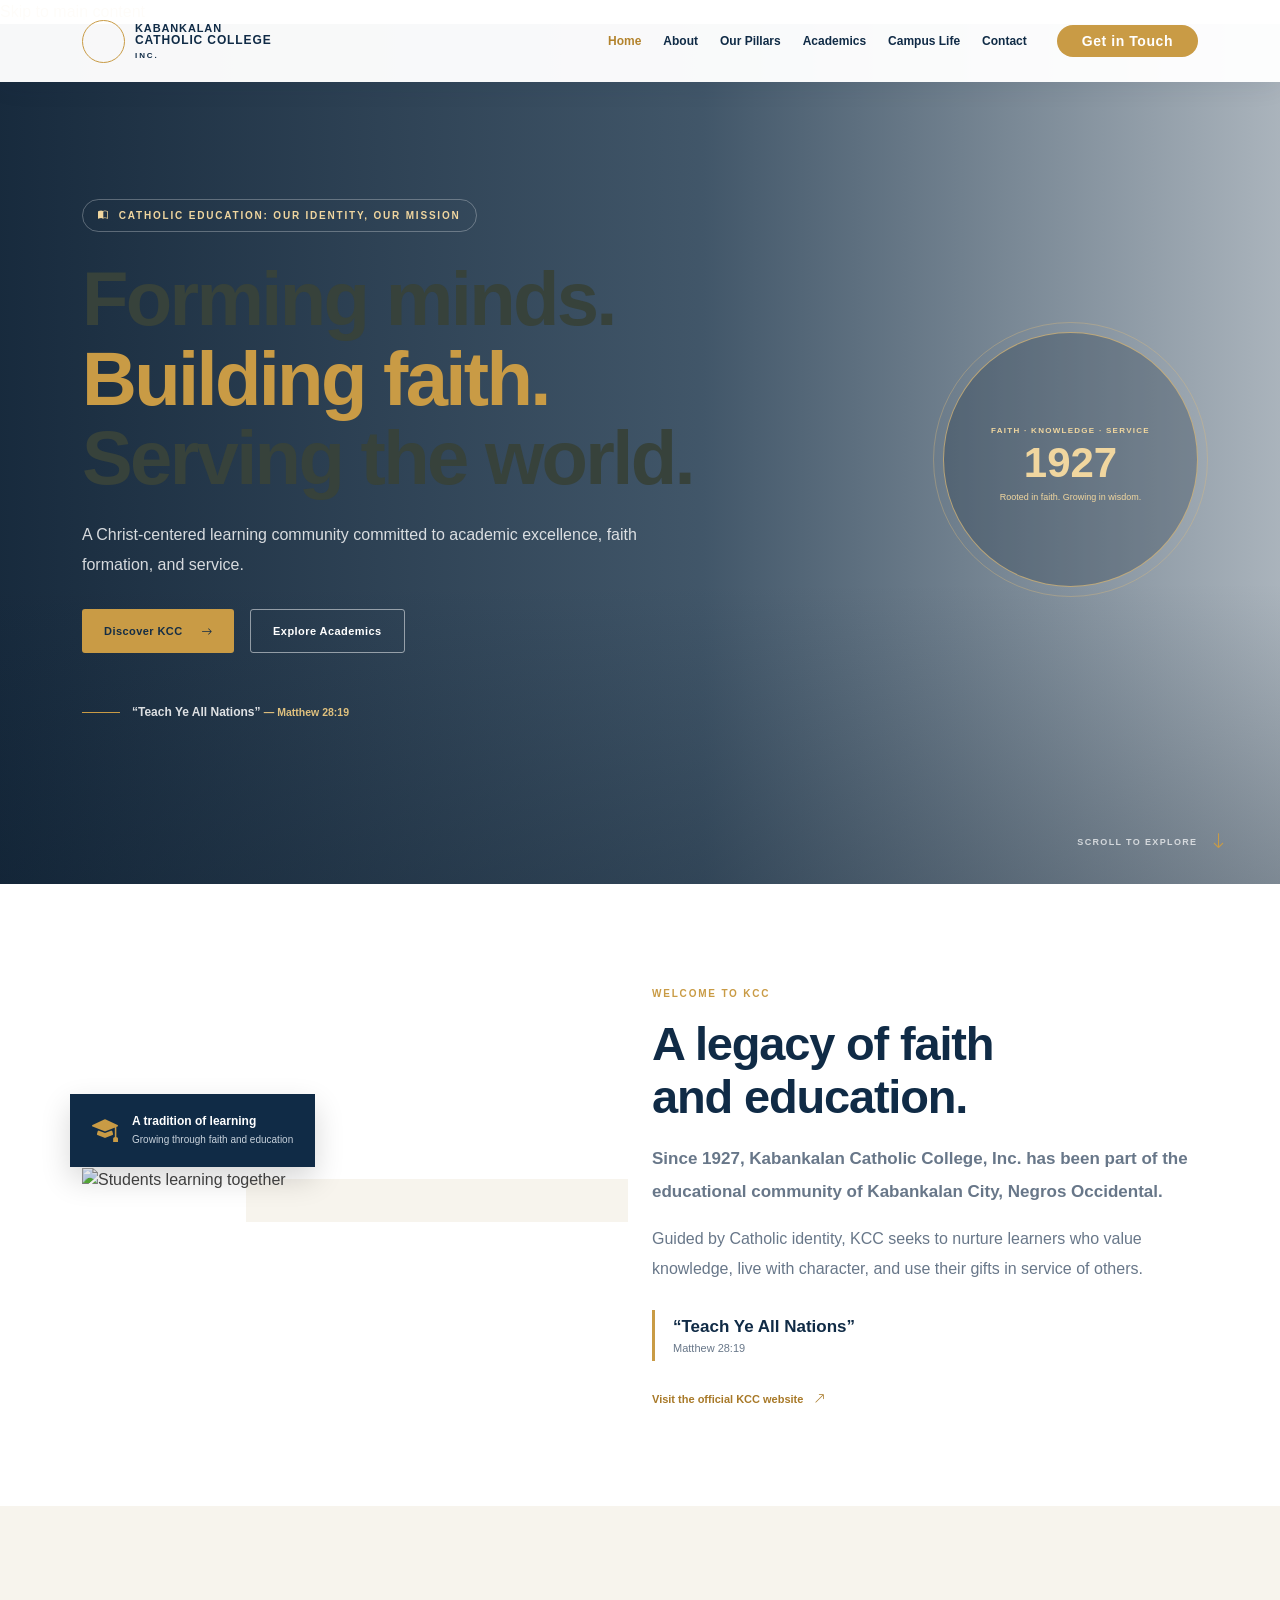
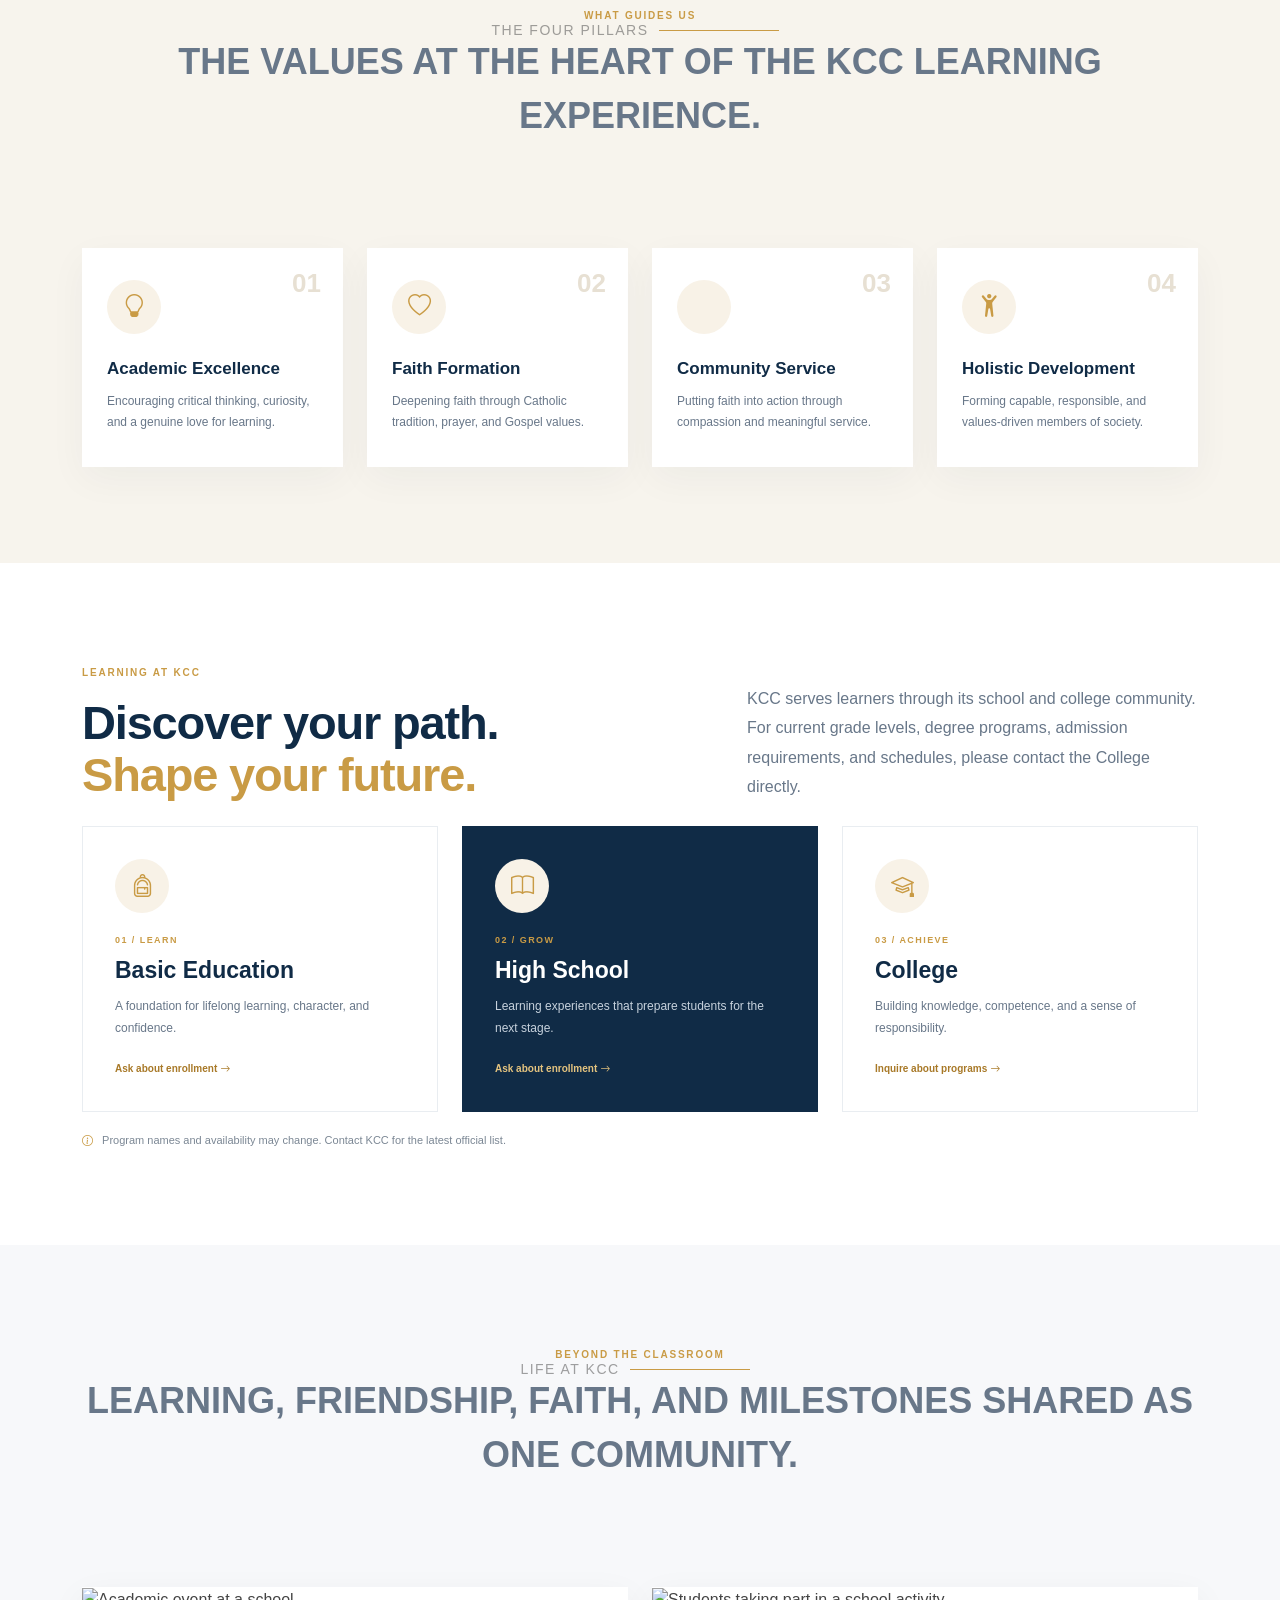
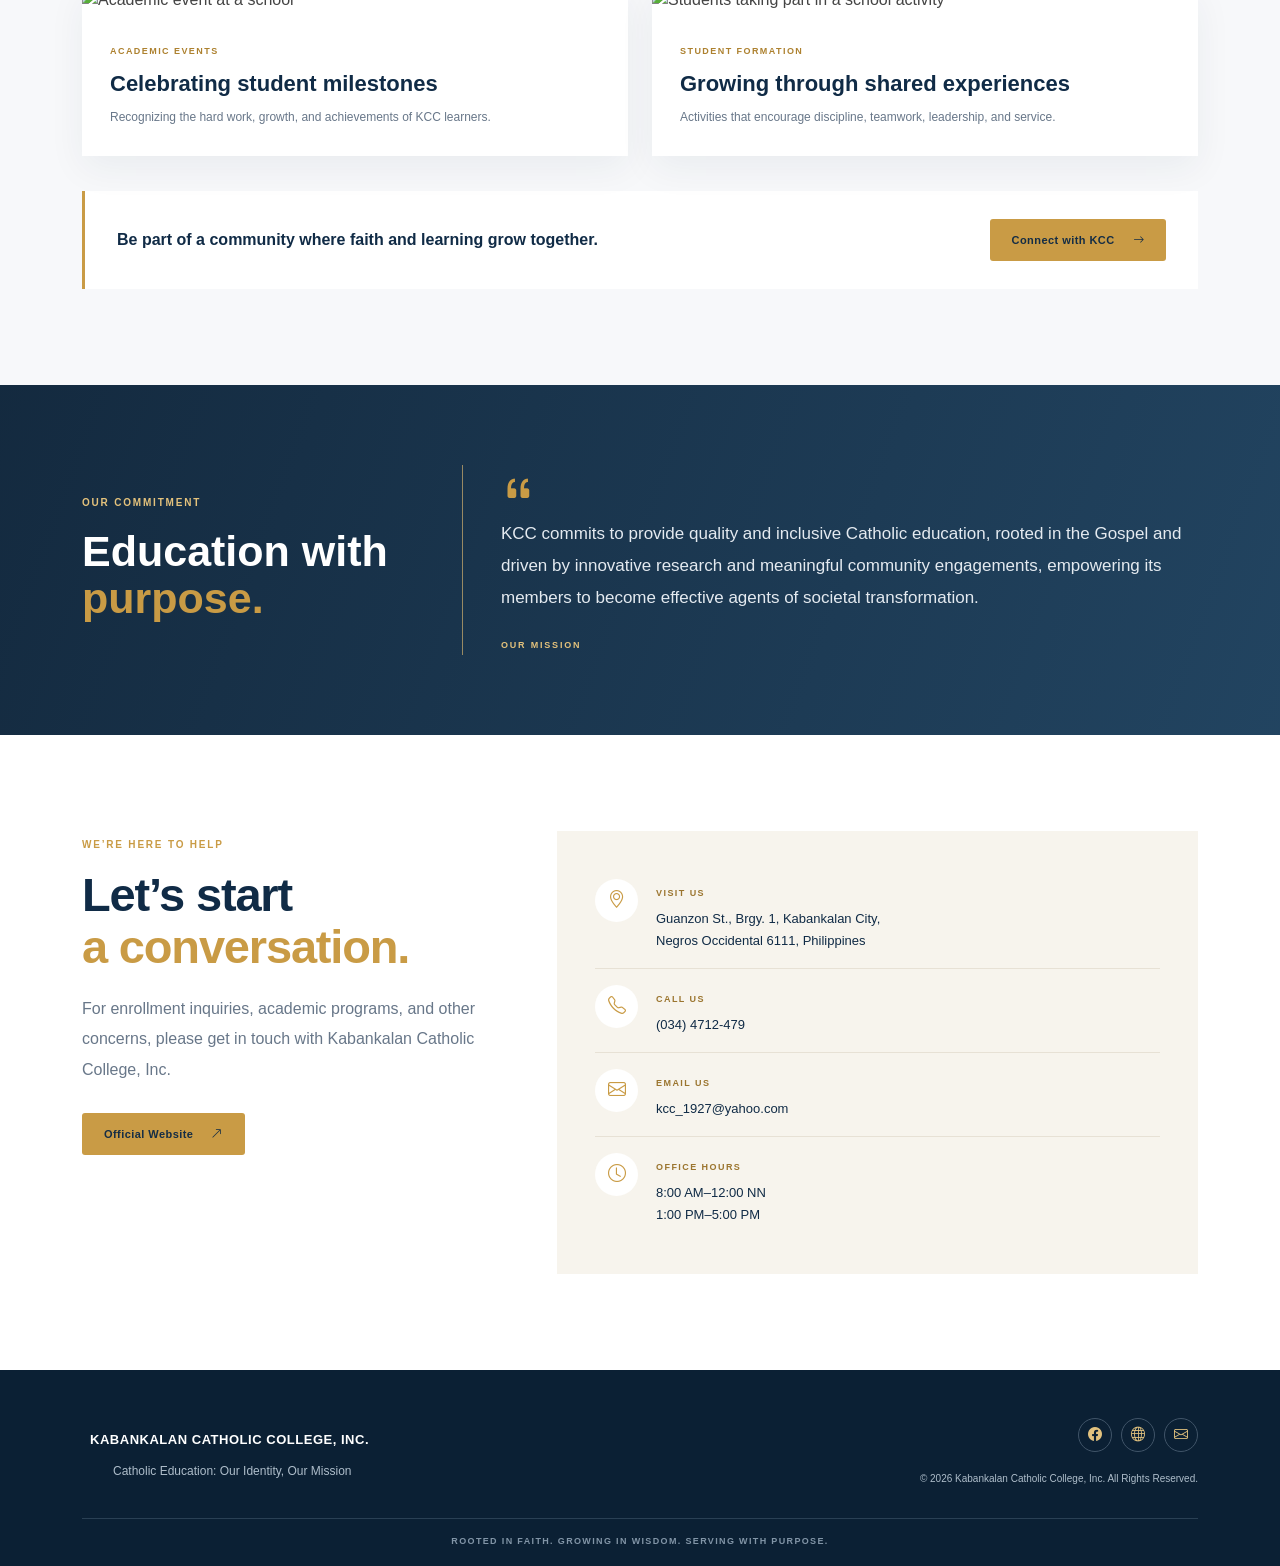
==== commit 1e529184: "Improve keyboard accessibility with skip navigation" ====
--- a/index.html
+++ b/index.html
@@ -24,6 +24,7 @@
   <link href="assets/css/kcc-custom.css" rel="stylesheet">
 </head>
 <body class="index-page">
+<a class="skip-link" href="#main-content">Skip to main content</a>
 
 <header id="header" class="header fixed-top">
   <div class="container-xl d-flex align-items-center">
@@ -46,7 +47,7 @@
   </div>
 </header>
 
-<main class="main">
+<main id="main-content" class="main">
   <section id="hero" class="kcc-hero">
     <div class="hero-shade"></div>
     <div class="container position-relative">
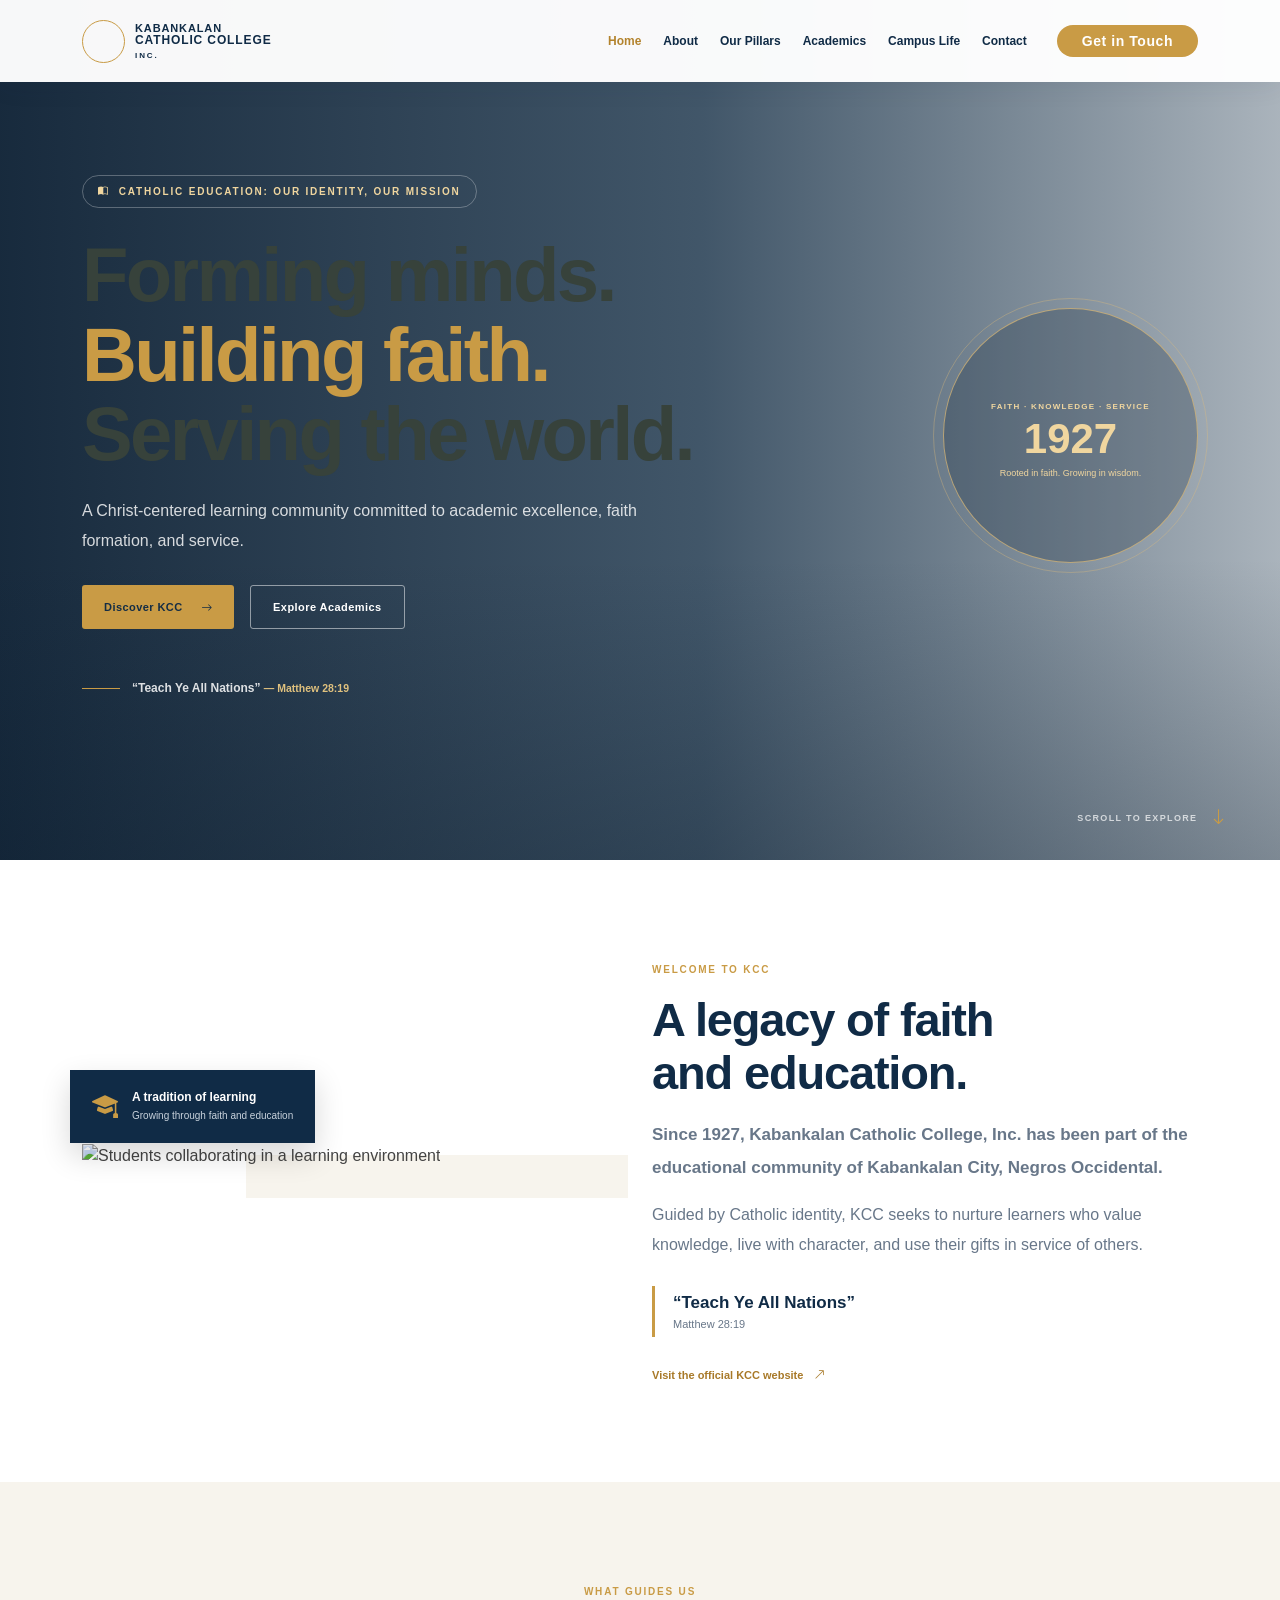
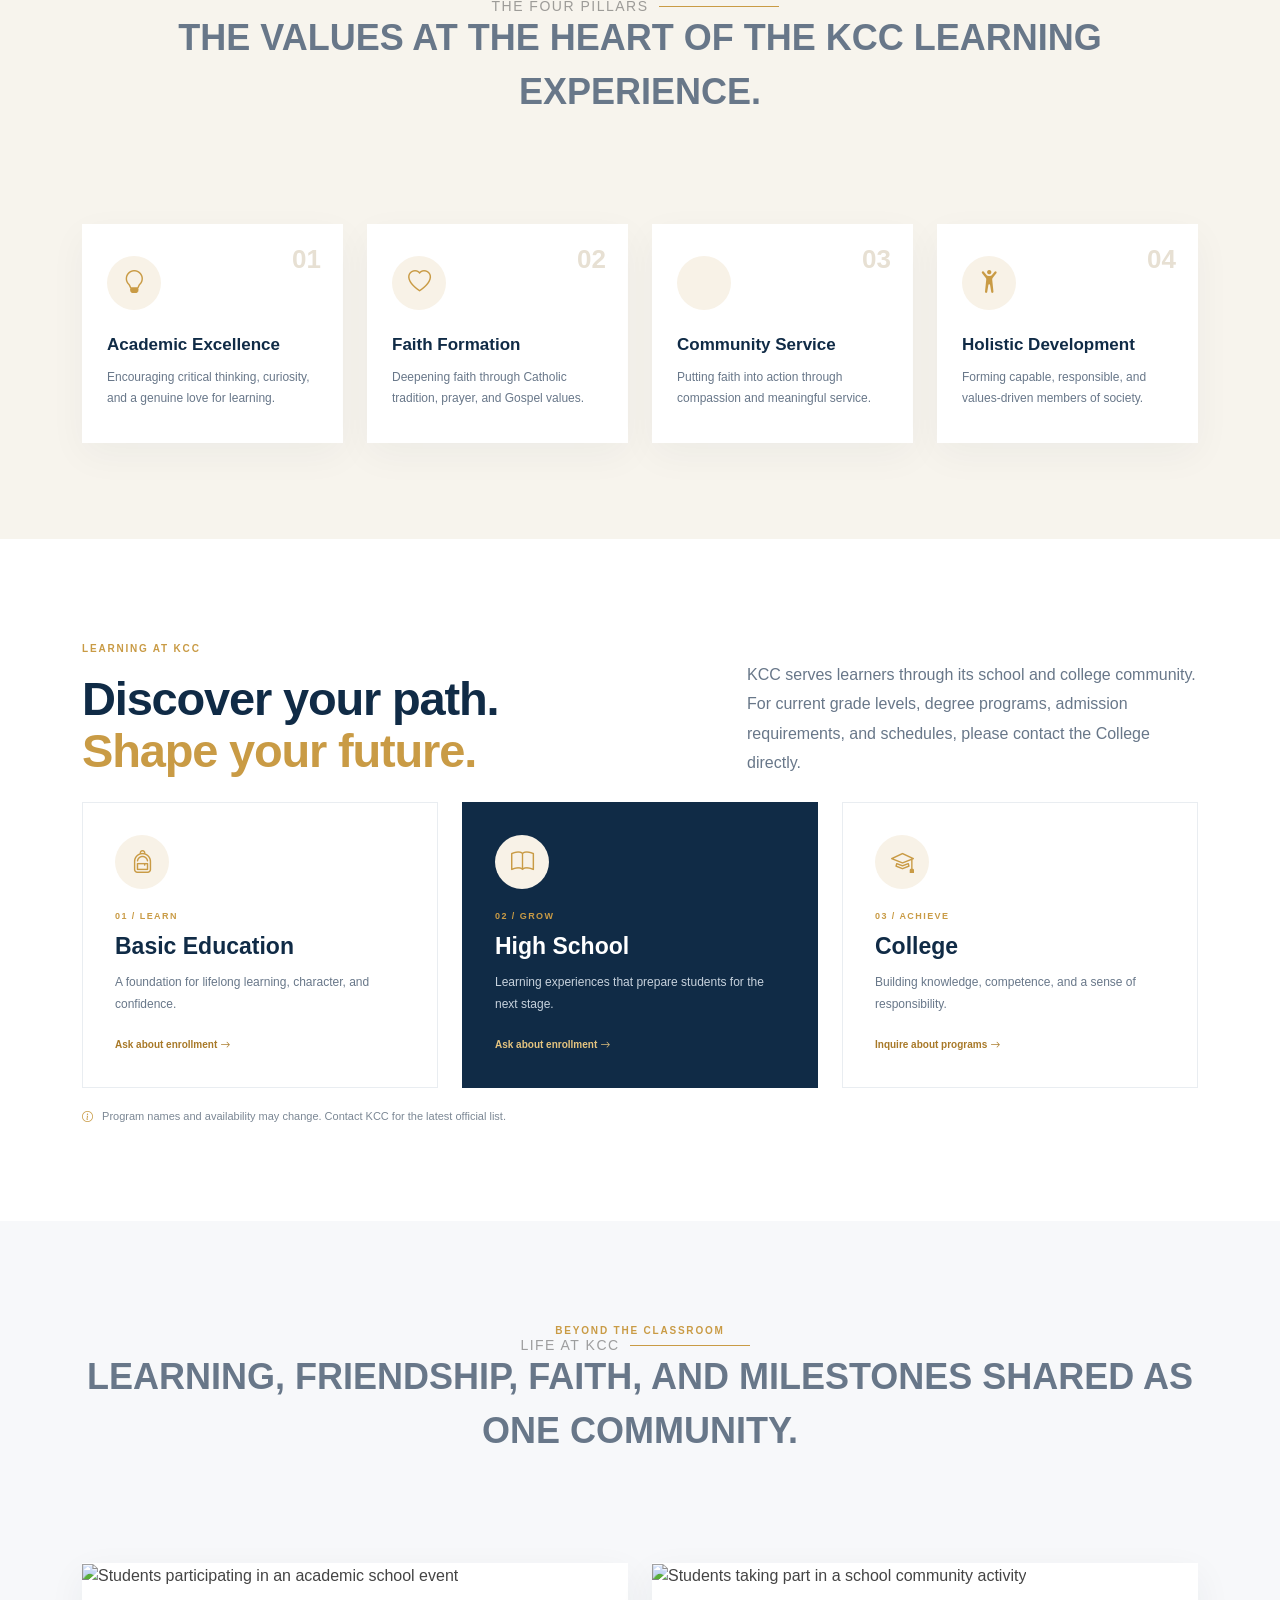
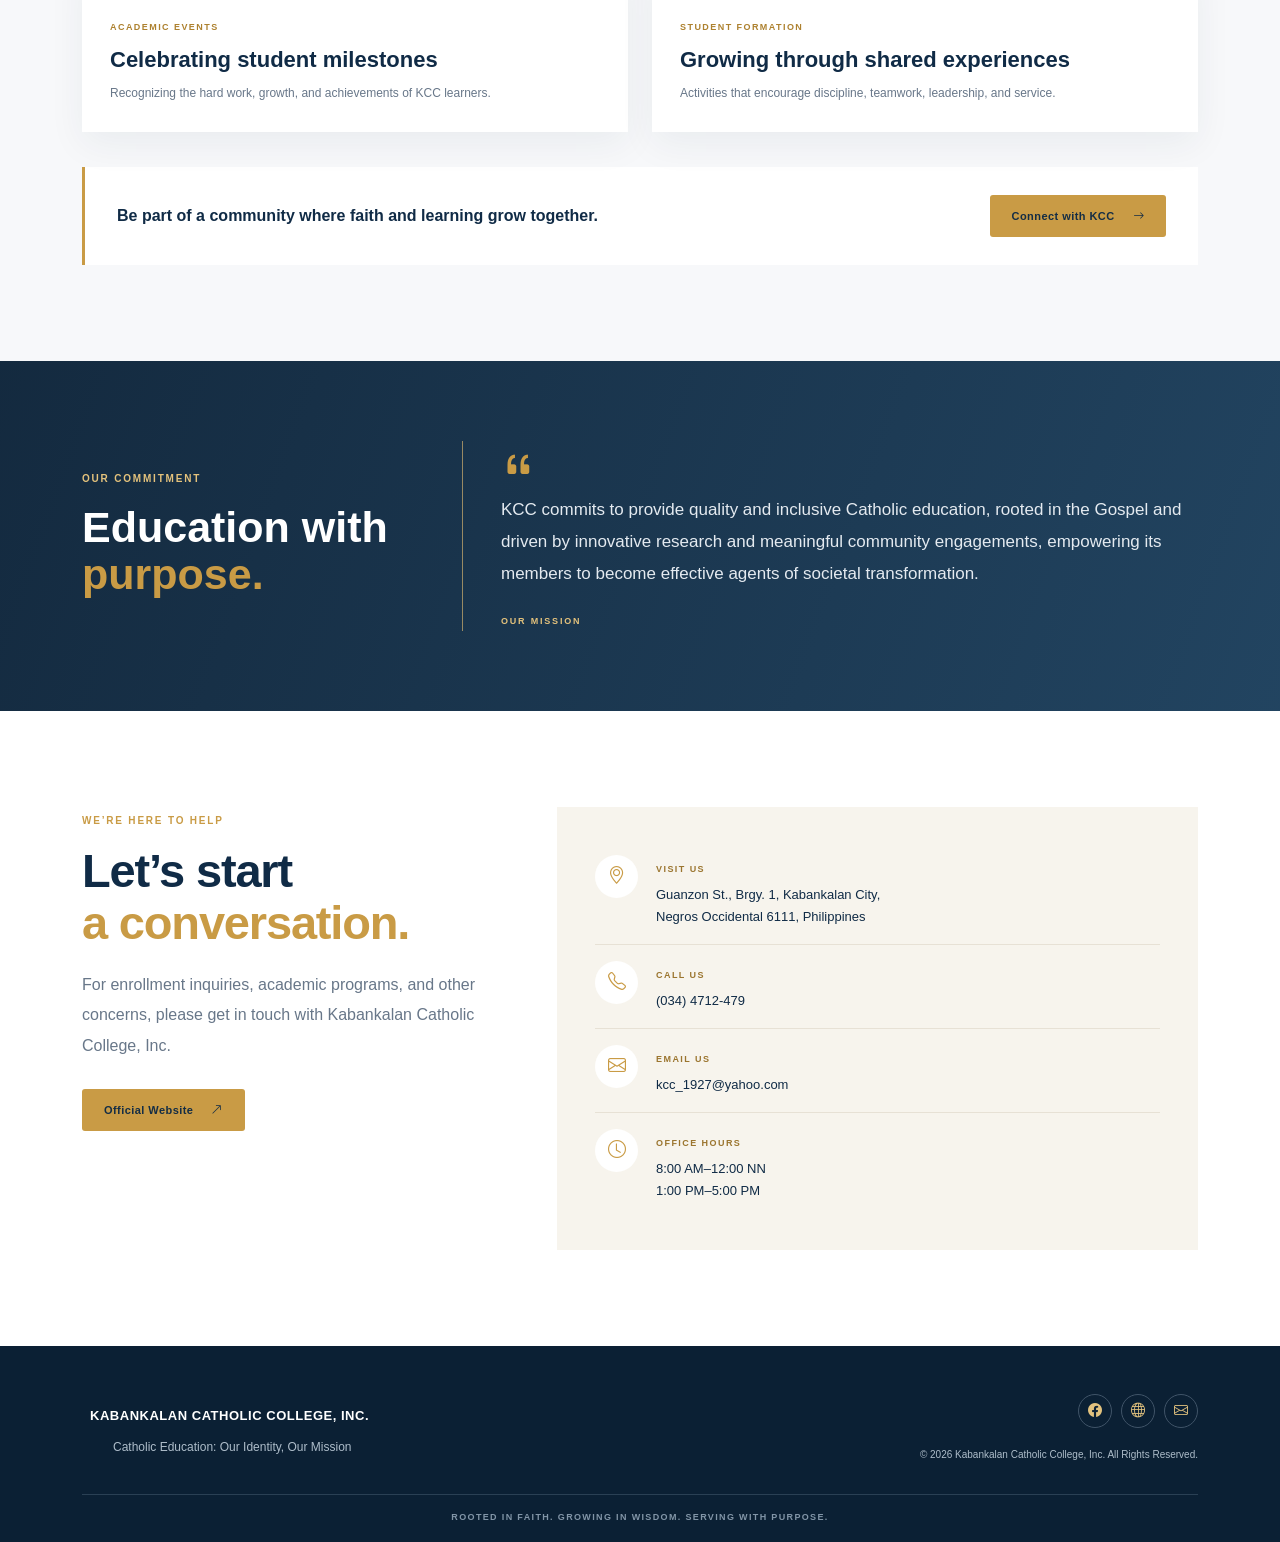
==== commit ed04414c: "Label primary navigation for assistive technology" ====
--- a/index.html
+++ b/index.html
@@ -32,7 +32,7 @@
       <span class="brand-mark"><i class="bi bi-cross"></i></span>
       <span class="brand-name">KABANKALAN<br><strong>CATHOLIC COLLEGE</strong><small>INC.</small></span>
     </a>
-    <nav id="navmenu" class="navmenu">
+    <nav id="navmenu" class="navmenu" aria-label="Main navigation">
       <ul>
         <li><a href="#hero" class="active">Home</a></li>
         <li><a href="#about">About</a></li>
@@ -41,7 +41,7 @@
         <li><a href="#campus-life">Campus Life</a></li>
         <li><a href="#contact">Contact</a></li>
       </ul>
-      <i class="mobile-nav-toggle d-xl-none bi bi-list"></i>
+      <i class="mobile-nav-toggle d-xl-none bi bi-list" aria-label="Open navigation menu" role="button" tabindex="0"></i>
     </nav>
     <a class="btn-getstarted" href="#contact">Get in Touch</a>
   </div>
@@ -80,7 +80,7 @@
       <div class="row align-items-center gy-5">
         <div class="col-lg-6" data-aos="fade-right">
           <div class="about-photo-wrap">
-            <img src="assets/img/about/about-1.webp" class="img-fluid about-photo" alt="Students learning together">
+            <img src="assets/img/about/about-1.webp" class="img-fluid about-photo" alt="Students collaborating in a learning environment">
             <div class="photo-caption"><i class="bi bi-mortarboard-fill"></i><span><strong>A tradition of learning</strong><small>Growing through faith and education</small></span></div>
             <div class="photo-accent"></div>
           </div>
@@ -157,13 +157,13 @@
       <div class="row g-4">
         <div class="col-lg-6" data-aos="fade-up">
           <article class="life-card">
-            <img src="assets/img/event/event-item-1.webp" alt="Academic event at a school" class="img-fluid">
+            <img src="assets/img/event/event-item-1.webp" alt="Students participating in an academic school event" class="img-fluid">
             <div class="life-card-content"><span>ACADEMIC EVENTS</span><h3>Celebrating student milestones</h3><p>Recognizing the hard work, growth, and achievements of KCC learners.</p></div>
           </article>
         </div>
         <div class="col-lg-6" data-aos="fade-up" data-aos-delay="100">
           <article class="life-card">
-            <img src="assets/img/event/event-item-2.webp" alt="Students taking part in a school activity" class="img-fluid">
+            <img src="assets/img/event/event-item-2.webp" alt="Students taking part in a school community activity" class="img-fluid">
             <div class="life-card-content"><span>STUDENT FORMATION</span><h3>Growing through shared experiences</h3><p>Activities that encourage discipline, teamwork, leadership, and service.</p></div>
           </article>
         </div>
--- a/assets/css/kcc-custom.css
+++ b/assets/css/kcc-custom.css
@@ -152,3 +152,19 @@
   .contact-panel { padding: 22px; }
   .footer-social { justify-content: flex-start; margin-top: 15px; }
 }
+
+/* Visible keyboard focus for links and controls */
+a:focus-visible, button:focus-visible, [role="button"]:focus-visible {
+  outline: 3px solid #c99b45;
+  outline-offset: 3px;
+}
+.skip-link {
+  position: absolute;
+  top: -100px;
+  left: 12px;
+  z-index: 2000;
+  padding: 12px 16px;
+  color: #fff;
+  background: #102b46;
+}
+.skip-link:focus { top: 12px; }
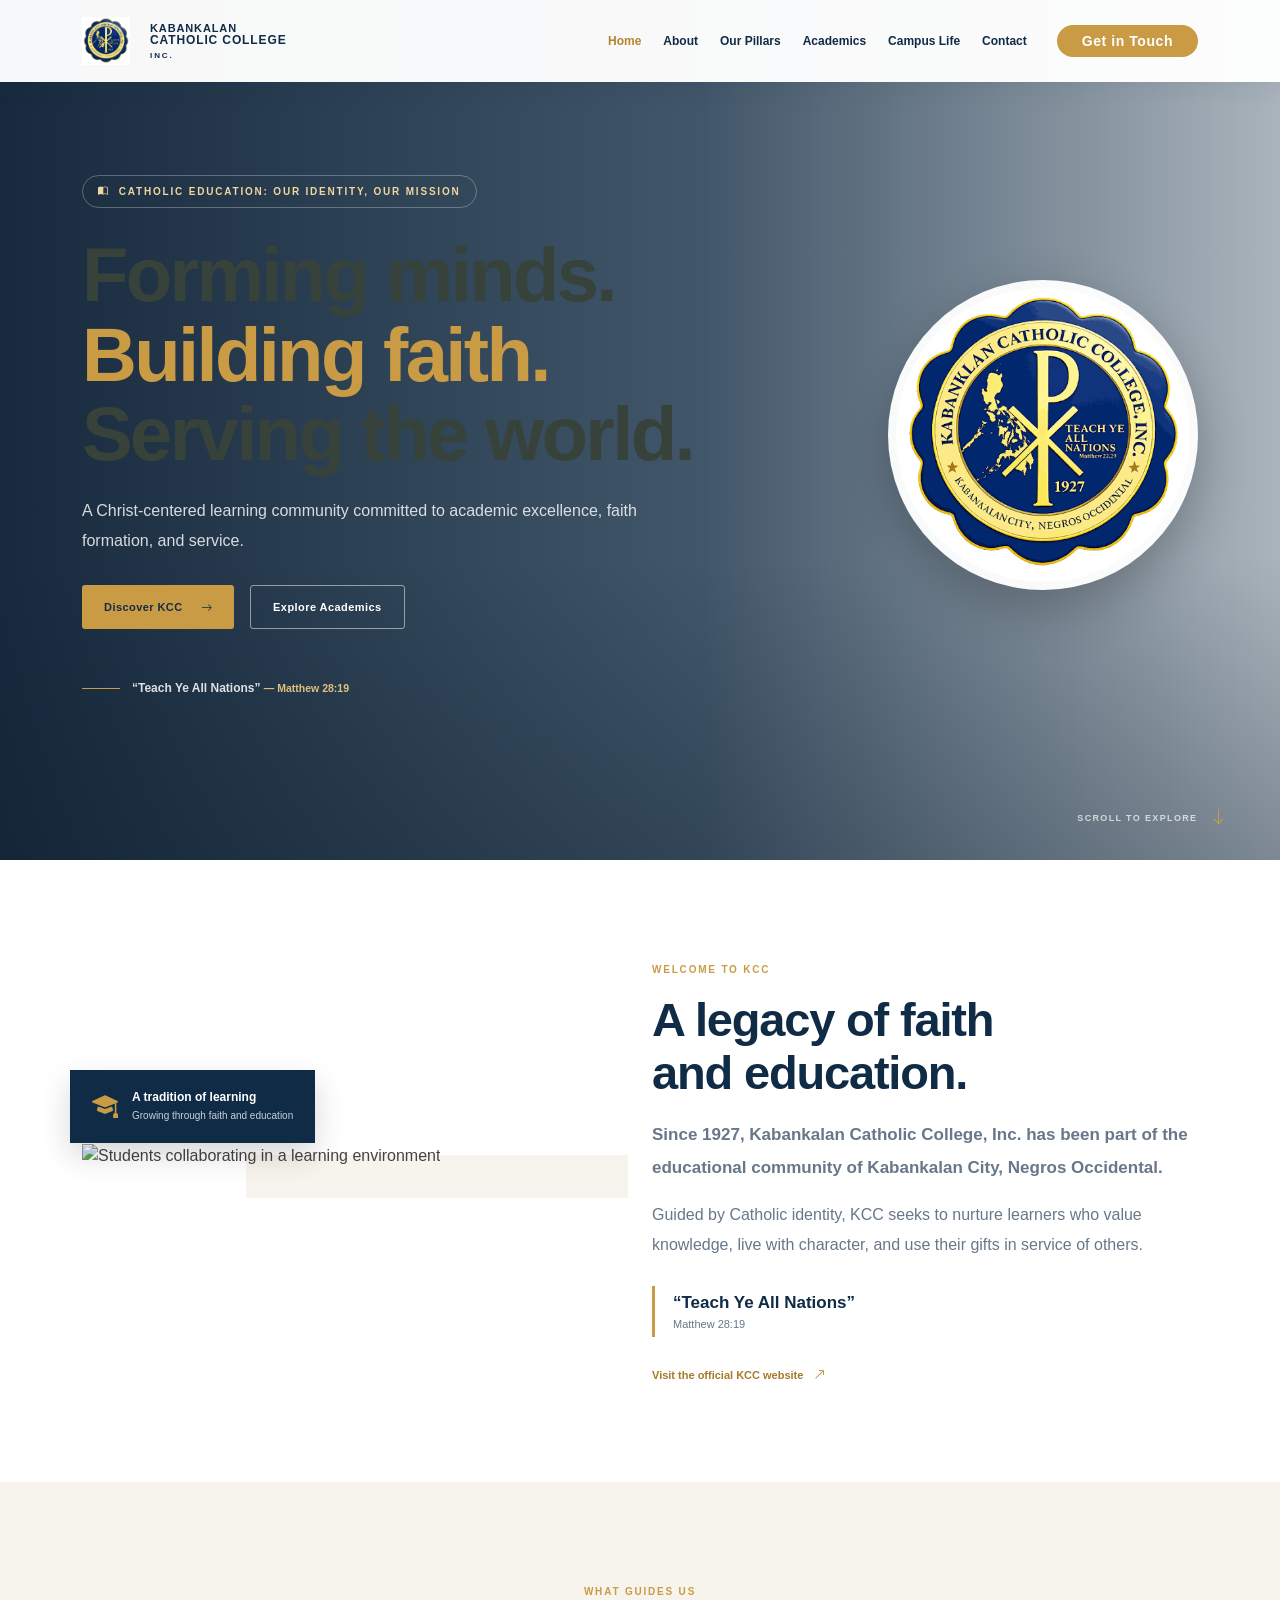
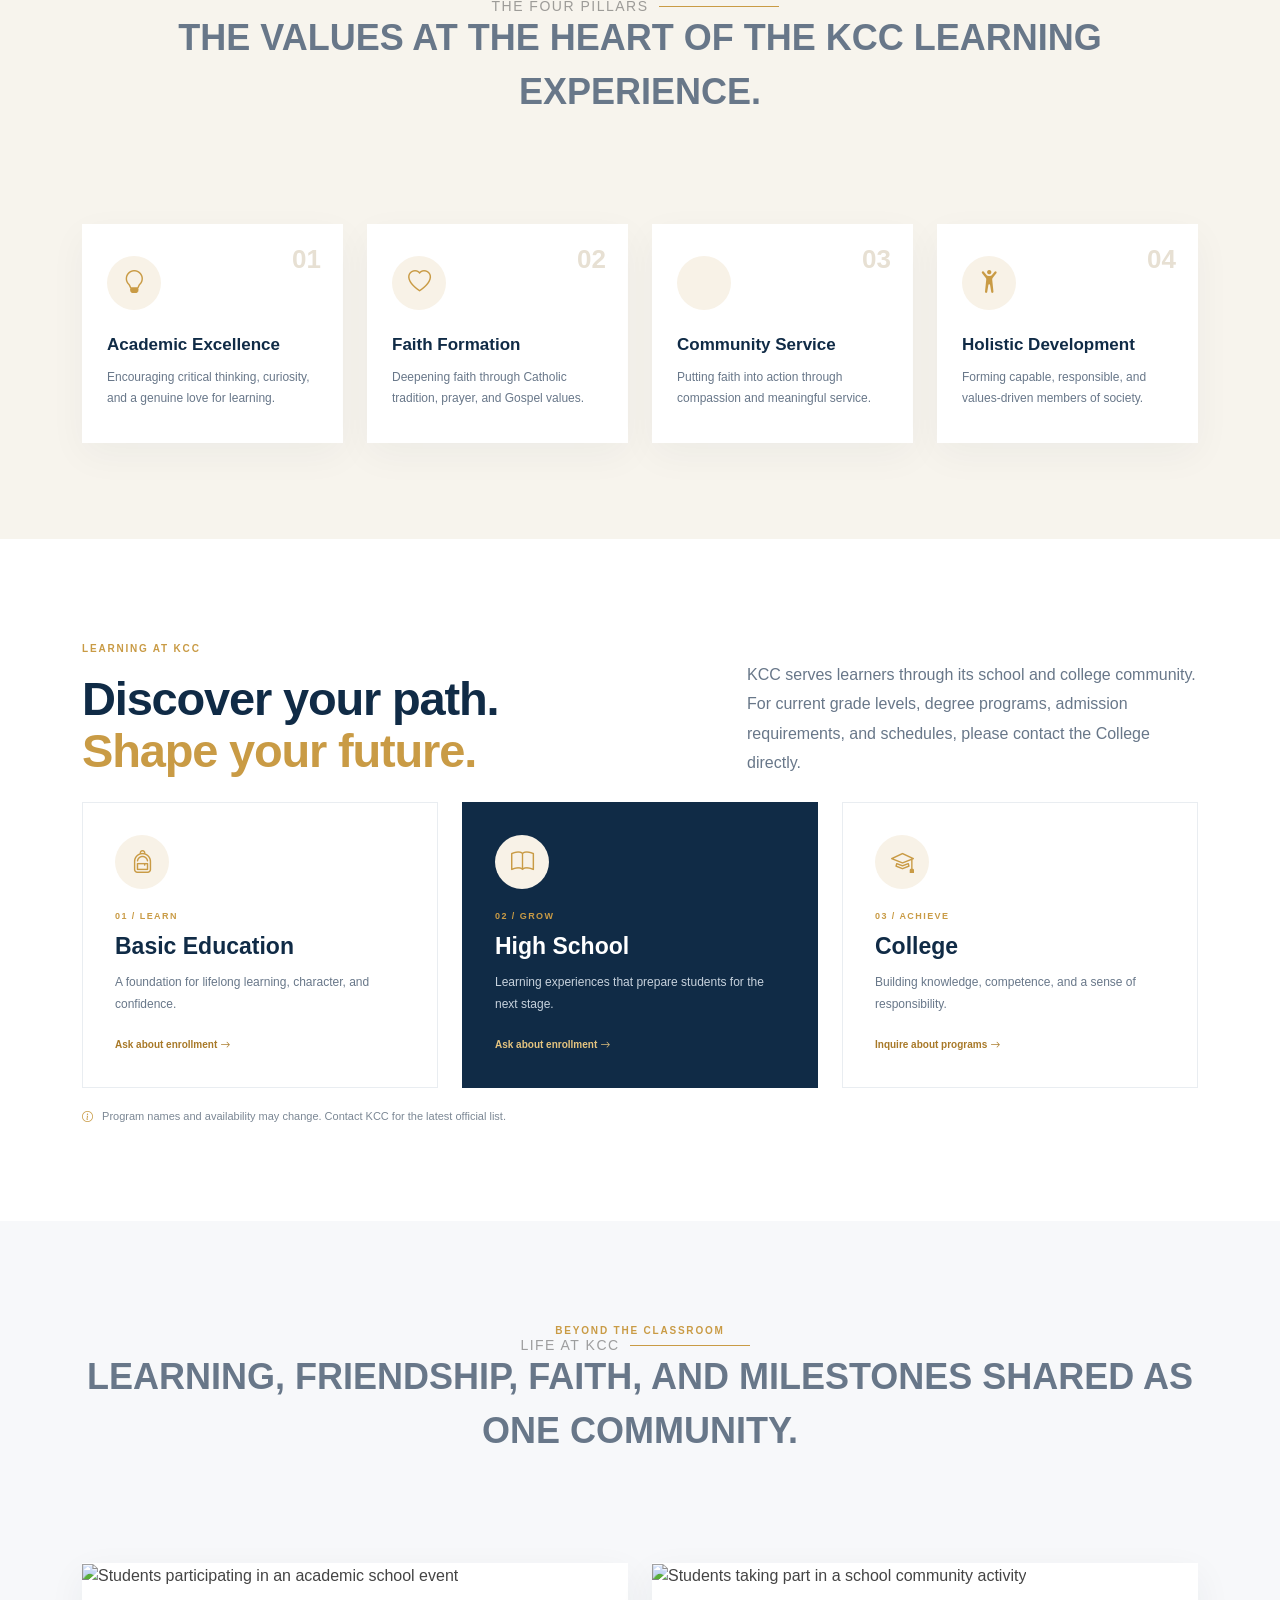
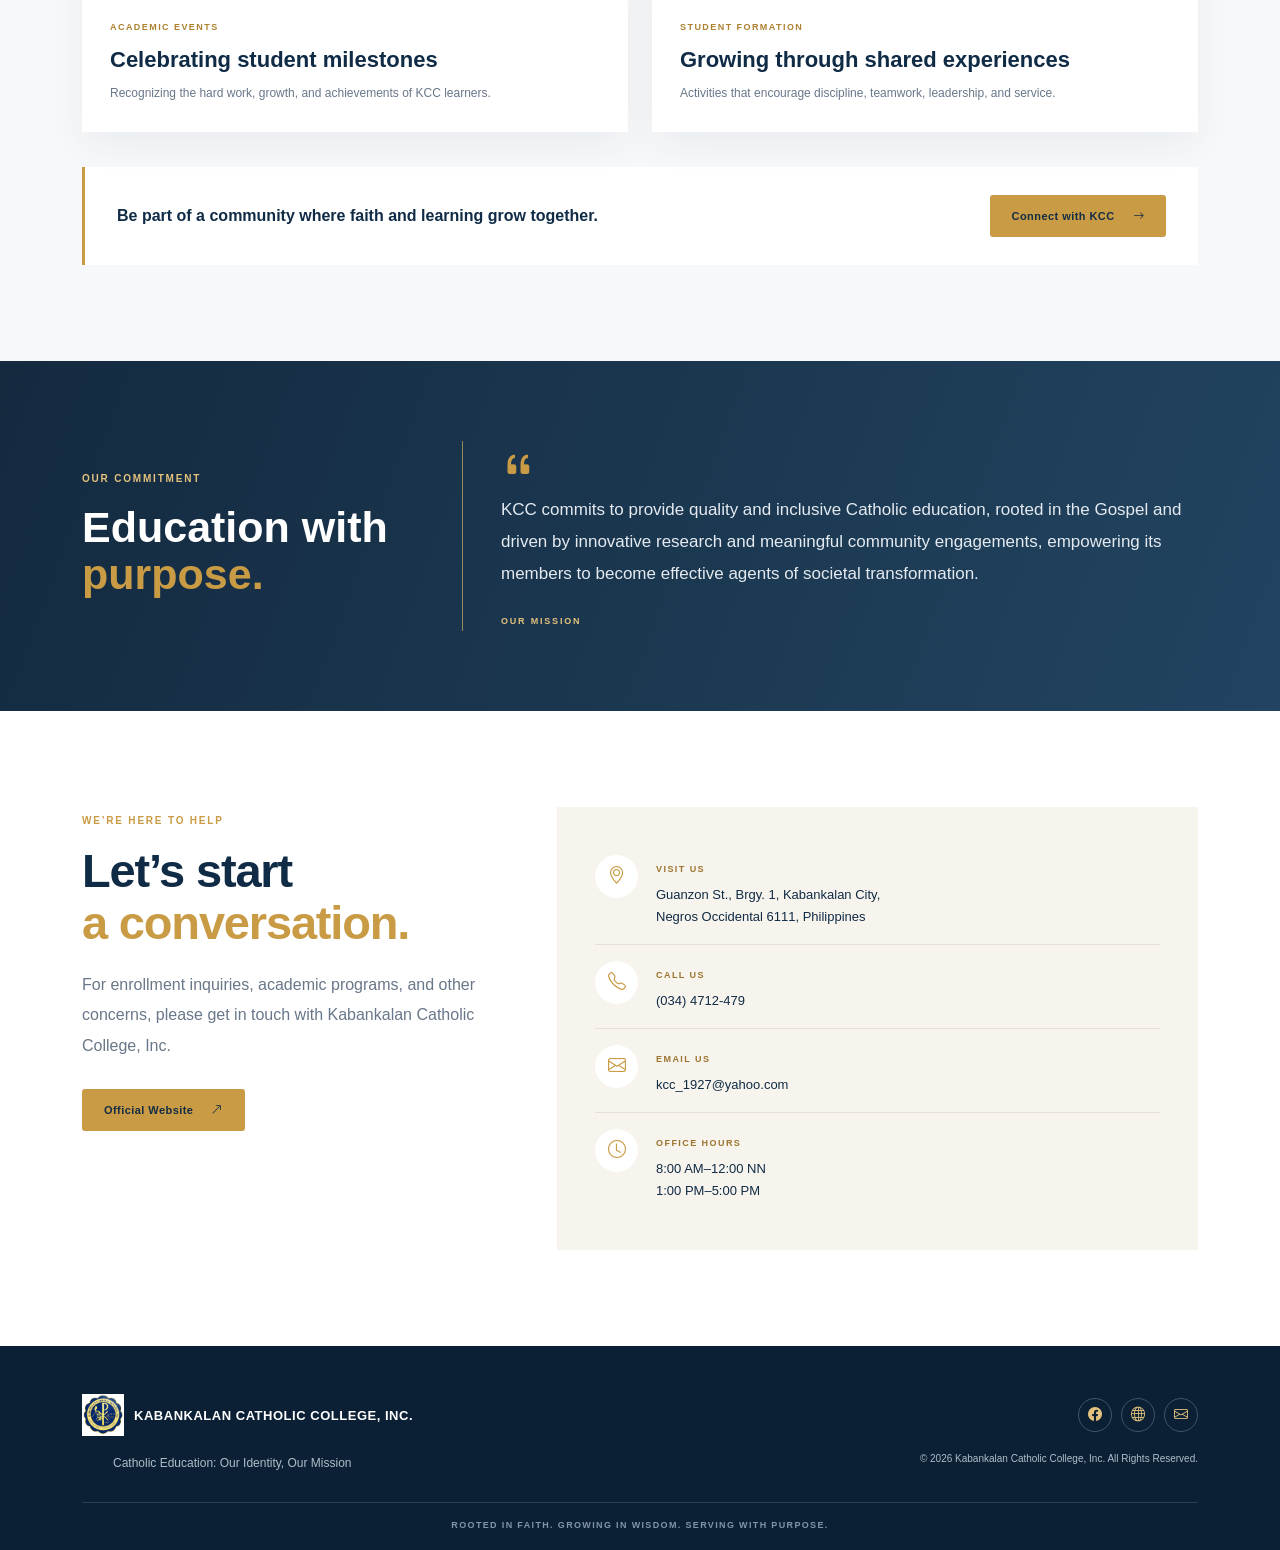
==== commit 0df8237a: "Apply KCC seal across website branding" ====
--- a/index.html
+++ b/index.html
@@ -10,7 +10,8 @@
   <meta property="og:title" content="Kabankalan Catholic College, Inc.">
   <meta property="og:description" content="A Christ-centered learning community committed to academic excellence, faith formation, and service.">
   <meta property="og:type" content="website">
-  <link href="assets/img/favicon.png" rel="icon">
+  <meta property="og:image" content="assets/img/kcc-logo.png">
+  <link href="assets/img/favicon.png" type="image/png" rel="icon">
   <link href="assets/img/apple-touch-icon.png" rel="apple-touch-icon">
   <link href="https://fonts.googleapis.com" rel="preconnect">
   <link href="https://fonts.gstatic.com" rel="preconnect" crossorigin>
@@ -29,7 +30,7 @@
 <header id="header" class="header fixed-top">
   <div class="container-xl d-flex align-items-center">
     <a href="#hero" class="logo d-flex align-items-center me-auto" aria-label="Kabankalan Catholic College home">
-      <span class="brand-mark"><i class="bi bi-cross"></i></span>
+      <img src="assets/img/kcc-logo.png" class="kcc-header-logo" alt="Kabankalan Catholic College, Inc. seal">
       <span class="brand-name">KABANKALAN<br><strong>CATHOLIC COLLEGE</strong><small>INC.</small></span>
     </a>
     <nav id="navmenu" class="navmenu" aria-label="Main navigation">
@@ -63,11 +64,8 @@
           <div class="hero-note"><span class="note-line"></span><span>“Teach Ye All Nations” <small>— Matthew 28:19</small></span></div>
         </div>
         <div class="col-lg-4 d-none d-lg-flex justify-content-end" data-aos="fade-left" data-aos-delay="150">
-          <div class="hero-seal">
-            <i class="bi bi-cross"></i>
-            <span>FAITH · KNOWLEDGE · SERVICE</span>
-            <strong>1927</strong>
-            <small>Rooted in faith. Growing in wisdom.</small>
+          <div class="hero-seal-image">
+            <img src="assets/img/kcc-logo.png" alt="Official Kabankalan Catholic College, Inc. seal">
           </div>
         </div>
       </div>
@@ -207,7 +205,7 @@
   <div class="container">
     <div class="row gy-4 align-items-center">
       <div class="col-lg-7">
-        <a href="#hero" class="footer-brand"><i class="bi bi-cross"></i> KABANKALAN CATHOLIC COLLEGE, INC.</a>
+        <a href="#hero" class="footer-brand"><img src="assets/img/kcc-logo.png" alt="Kabankalan Catholic College seal"> KABANKALAN CATHOLIC COLLEGE, INC.</a>
         <p>Catholic Education: Our Identity, Our Mission</p>
       </div>
       <div class="col-lg-5 text-lg-end">
--- a/assets/css/main.css
+++ b/assets/css/main.css
@@ -2243,4 +2243,7 @@
 --------------------------------------------------------------*/
 .starter-section {
   /* Add your styles here */
-}+}
+/* Kabankalan Catholic College branding */
+.header .logo .kcc-header-logo { width: 48px; height: 48px; max-height: 48px; object-fit: contain; margin-right: 10px; }
+.header .logo .sitename { font-size: 18px; line-height: 1.15; color: #102b46; }
--- a/assets/css/kcc-custom.css
+++ b/assets/css/kcc-custom.css
@@ -168,3 +168,29 @@
   background: #102b46;
 }
 .skip-link:focus { top: 12px; }
+
+@media (max-width: 575px) {
+  .kcc-hero h1 { font-size: clamp(39px, 11vw, 47px); }
+  .hero-actions { align-items: stretch; flex-direction: column; max-width: 260px; }
+  .hero-actions a { justify-content: space-between; }
+  .scroll-cue { right: 20px; bottom: 18px; }
+}
+
+@media (prefers-reduced-motion: reduce) {
+  html { scroll-behavior: auto; }
+  *, *::before, *::after {
+    animation-duration: .01ms !important;
+    animation-iteration-count: 1 !important;
+    transition-duration: .01ms !important;
+    scroll-behavior: auto !important;
+  }
+}
+
+/* Official KCC crest used consistently across the site */
+.kcc-header-logo { width: 48px; height: 48px; max-height: 48px !important; object-fit: contain; margin-right: 2px; flex: 0 0 auto; }
+
+.hero-seal-image { width: min(100%, 310px); padding: 8px; border-radius: 50%; background: rgba(255,255,255,.96); box-shadow: 0 18px 50px rgba(0,0,0,.24); }
+.hero-seal-image img { display: block; width: 100%; height: auto; border-radius: 50%; }
+@media (max-width: 991px) { .kcc-header-logo { width: 42px; height: 42px; max-height: 42px !important; } }
+.footer-brand { display: inline-flex; align-items: center; gap: 10px; }
+.footer-brand img { width: 42px; height: 42px; object-fit: contain; }
